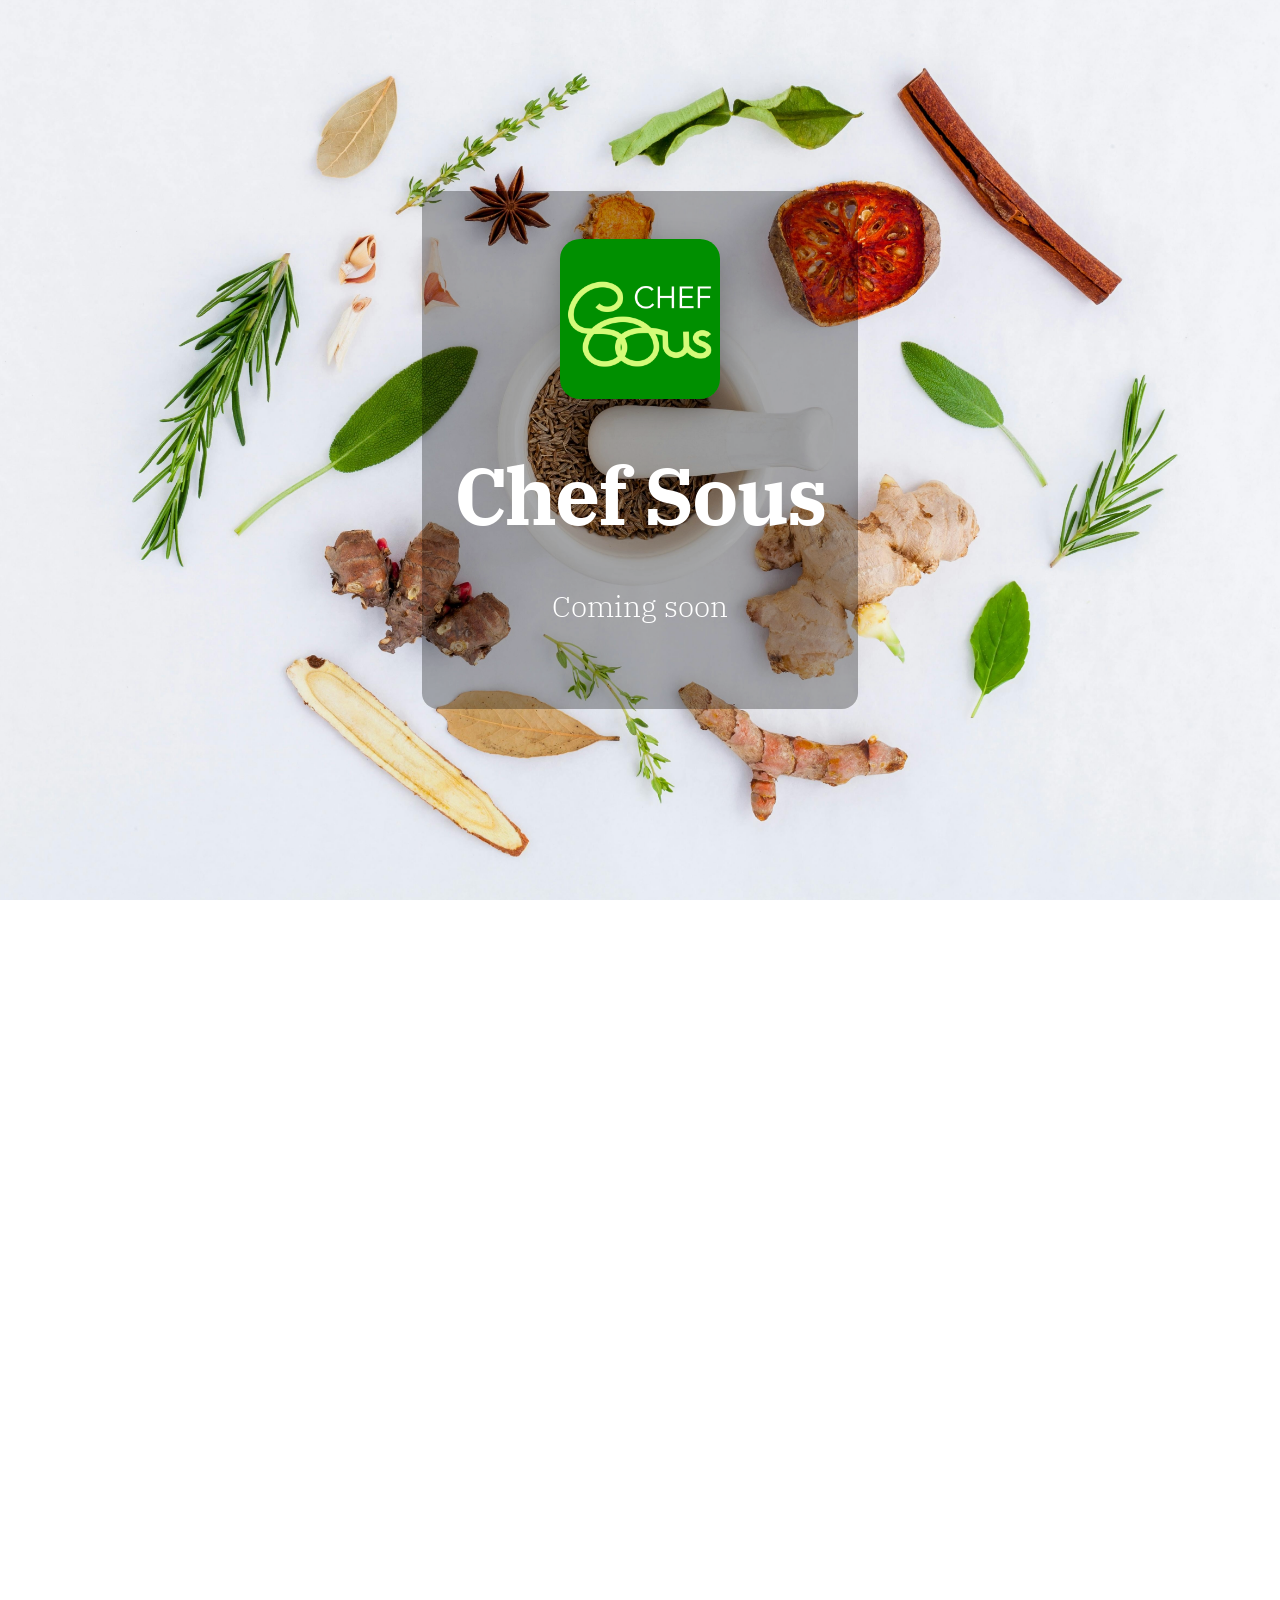
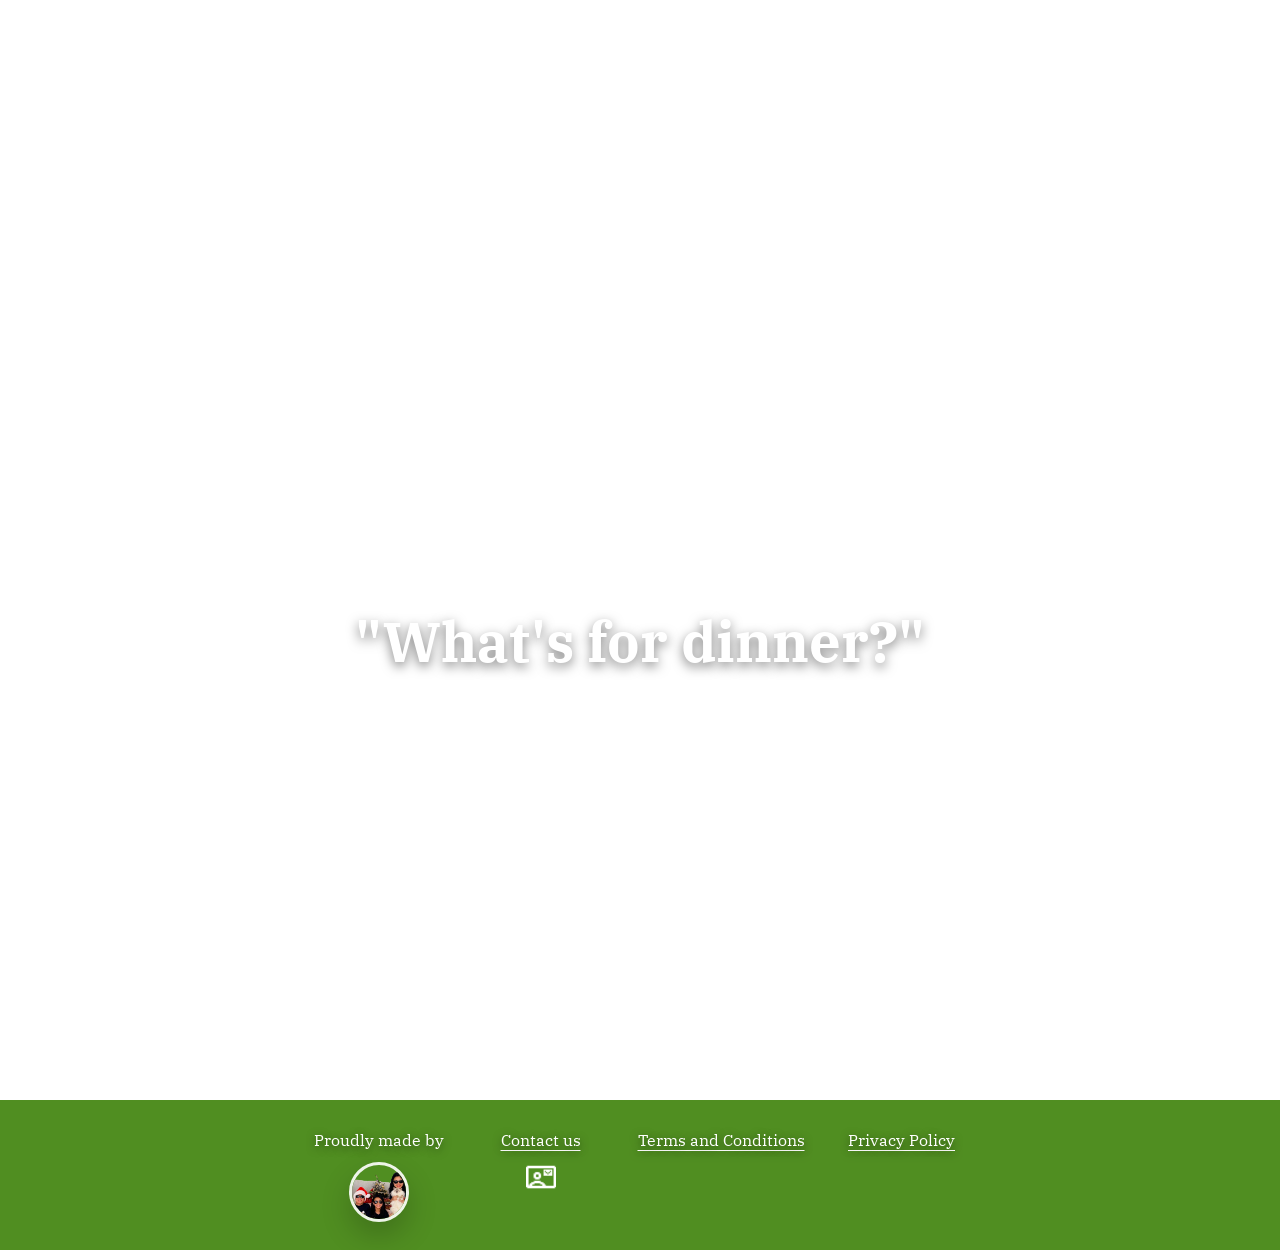
==== index.html @ 9be2993a "add privacy policy" ====
<!DOCTYPE html>
<html lang="en">
<head>
  <meta charset="UTF-8">
  <title>Chef Sous App</title>
  <meta name="viewport" content="width=device-width, initial-scale=1.0">
  <link rel="shortcut icon" href="images/sc.png" type="image/png">
  <link rel="icon" href="images/sc.png" type="image/png">
  <link rel="stylesheet" href="style.css">
  <link href="https://unpkg.com/aos@2.3.4/dist/aos.css" rel="stylesheet">
</head>

<body>
<script>
  const CONFIG = {
    comingSoon: true // set to false to enable full site
  };
</script>

<!-- HERO (Parallax) -->
<section class="parallax hero">
  <div class="content">
    <img src="images/sc.png" alt="Chef Sous Logo" class="logo">
    <h1>Chef Sous</h1>
    <p id="heroSubtitle">The joy of cooking</p>
    <p id="comingSoonText" style="display:none;">Coming soon</p>
    <a href="#" class="appstore-btn" id="downloadBtn"><img src="images/download.svg" alt="Download"></a>
  </div>
</section>

<div id="featuresSection"><!-- FEATURES -->
<section class="section features" data-aos="fade-up">
  <div class="features-content">
    <h2>Your recipes, your way</h2>
    <p>Plan meals, manage recipes, and cook smiling.</p>
  </div>

  <img src="images/pretzel.png" alt="" class="features-bg-image">
</section>
</div>

<!-- PARALLAX BREAK -->
<section class="parallax mid"></section>

<div id="carouselSection"><!-- SCREENSHOT CAROUSEL -->
<section class="section" data-aos="fade-up">
  <h2>at your fingertips</h2>

  <div class="carousel">
    <button class="nav prev">&#10094;</button>

    <div class="carousel-track">
      <div class="phone">
        <img src="images/app-previews/preview1.png" alt="App preview 1">
      </div>
      <div class="phone">
        <img src="images/app-previews/preview2.png" alt="App preview 2">
      </div>
      <div class="phone">
        <img src="images/app-previews/preview3.png" alt="App preview 3">
      </div>
      <div class="phone">
        <img src="images/app-previews/preview4.png" alt="App preview 4">
      </div>
    </div>

    <button class="nav next">&#10095;</button>
  </div>
</section>
</div>

<!-- CTA -->
<section class="parallax footer">
  <div class="content">
    <h2>"What's for dinner?"</h2>
    <a href="#" class="appstore-btn" id="downloadBtnFooter"><img src="images/download.svg" alt="Download"></a>
  </div>
</section>

<section class="madeby-section">
  <div class="madeby-note">
    <div class="madeby-item">
      <p>Proudly made by</p>
      <img src="images/family.png" alt="Australian family" class="madeby-img">
    </div>
    <div class="madeby-item">
      <a href="mailto:contact@chefsous.app" class="footer-link">Contact us<img src="images/contact.png" alt="Email" class="email-icon"></a>
    </div>
    <div class="madeby-item">
      <a href="terms.html" class="footer-link">Terms and Conditions</a>
    </div>
    <div class="madeby-item">
      <a href="privacy.html" class="footer-link">Privacy Policy</a>
    </div>
  </div>
</section>

<script src="script.js"></script>

<script src="https://unpkg.com/aos@2.3.4/dist/aos.js"></script>
<script>
  AOS.init({
    duration: 900,
    easing: 'ease-in-out',
    once: false,
    mirror: true
  });
</script>

<script>
  if (CONFIG.comingSoon) {
    // Hide download buttons
    document.getElementById("downloadBtn")?.style.setProperty("display", "none");
    document.getElementById("downloadBtnFooter")?.style.setProperty("display", "none");

    // Hide sections
    document.getElementById("featuresSection")?.style.setProperty("display", "none");
    document.getElementById("carouselSection")?.style.setProperty("display", "none");

    // Show "Coming Soon"
    document.getElementById("heroSubtitle")?.style.setProperty("display", "none");
    document.getElementById("comingSoonText")?.style.setProperty("display", "block");
  }
</script>

</body>
</html>
---- style.css ----
@font-face {
  font-family: 'IBM Plex Serif';
  src: url('fonts/IBMPlexSerif-Regular.ttf') format('truetype');
  font-weight: 400;
}

@font-face {
  font-family: 'IBM Plex Serif';
  src: url('fonts/IBMPlexSerif-Bold.ttf') format('truetype');
  font-weight: 700;
}

@font-face {
  font-family: 'IBM Plex Serif';
  src: url('fonts/IBMPlexSerif-Light.ttf') format('truetype');
  font-weight: 300;
}

@font-face {
  font-family: 'IBM Plex Serif';
  src: url('fonts/IBMPlexSerif-SemiBold.ttf') format('truetype');
  font-weight: 600;
}

* {
  margin: 0;
  padding: 0;
  box-sizing: border-box;
  font-family: 'IBM Plex Serif', serif;
}

body {
  color: #333;
  line-height: 1.6;
}

/* PARALLAX */
.parallax {
  height: 100vh;
  background-attachment: fixed;
  background-size: cover;
  background-position: center;
  display: flex;
  align-items: center;
  justify-content: center;
}

.hero {
  background-image: url('images/spices.jpg');
}

.mid {
  background-image: 
    url('images/sc-overlay.png'),
    url('images/pretzels.jpg');
  background-size: 35% auto, cover;
  background-position: 25% 0%, center;
  background-repeat: no-repeat, no-repeat;
}

.footer {
  background-image: url('images/baking.jpg');
  flex-direction: column;
  gap: 1.5rem;
}

.footer .content {
  background: transparent;
  border: none;
  box-shadow: none;
}

.footer .content::after {
  display: none;
}

/* CONTENT */
.content {
  text-align: center;
  color: white;
  background: rgba(0,0,0,0.3);
  padding: 3rem 2rem;
  border-radius: 16px;
  max-width: 1000px;
}

.content h1 {
  font-size: 5rem;
  font-weight: 700;
  margin-bottom: 1.5rem;
  letter-spacing: -2px;
}

.content h2 {
  font-size: 3.5rem;
  font-weight: 700;
  margin-bottom: 1rem;
  text-shadow: 0 4px 12px rgba(0,0,0,0.5);
}

.content p {
  font-size: 1.8rem;
  font-weight: 300;
  margin-bottom: 2rem;
}

.content .logo {
  width: 160px;
  height: 160px;
  margin-bottom: 2rem;
  display: block;
  margin-left: auto;
  margin-right: auto;
  border-radius: 20px;
  box-shadow: 0 10px 30px rgba(0, 0, 0, 0.3);
}

.features {
  position: relative;
  overflow: hidden;
}

.features-bg-image {
  position: absolute;
  right: -50px;           /* push it off to the right */
  top: 50%;
  transform: translateY(-50%) rotate(20deg);
  width: 500px;           /* adjust size as needed */
  pointer-events: none;   /* ignore clicks */
}

.features-content {
  position: relative;
  z-index: 1;
}

/* SECTION */
.section {
  padding: 100px 20px;
  text-align: center;
  background: #f5f5f5;
}

.section h2 {
  font-size: 3.5rem;
  font-weight: 700;
  margin-bottom: 1rem;
}

.section > p {
  font-size: 1.3rem;
  font-weight: 300;
  color: #666;
}

/* BUTTON */
.appstore-btn {
  display: inline-block;
  margin-top: 20px;
  padding: 10px 10px;
  color: white;
  text-decoration: none;
  border-radius: 12px;
  transition: all 0.3s ease;
  cursor: pointer;
}

.appstore-btn img {
  width: 200px;
  height: auto;
  display: block;
  pointer-events: none;
}

.appstore-btn:hover {
  transform: scale(1.1);
  filter: brightness(1.2);
}

/* CAROUSEL */
.carousel {
  position: relative;
  overflow: hidden;
  width: min(100%, 780px);
  margin: auto;
  padding: 12px 0;
  background: transparent;
}

.carousel-track {
  display: flex;
  gap: 18px;
  align-items: center;
  width: max-content;
  transition: transform 0.4s ease;
  will-change: transform;
  transform: translateZ(0);
}

.phone {
  flex: 0 0 240px;
  width: 240px;
  height: 520px;
  background: black;
  border: 1px solid rgba(0,0,0,0.06);
  border-radius: 34px;
  padding: 5px;
  margin: 0;
  position: relative;
  /* box-shadow: 0 12px 28px rgba(0,0,0,0.08); */
  display: flex;
  align-items: center;
  justify-content: center;
  overflow: hidden;
}

.phone img {
  width: 100%;
  height: 100%;
  object-fit: cover;
  border-radius: 30px;
  display: block;
}

.nav {
  position: absolute;
  top: 50%;
  transform: translateY(-50%);
  width: 46px;
  height: 46px;
  border-radius: 50%;
  background: rgba(255,255,255,0.95);
  color: #222;
  border: 1px solid rgba(0,0,0,0.08);
  /* box-shadow: 0 12px 28px rgba(0,0,0,0.14); */
  font-size: 1.5rem;
  display: flex;
  align-items: center;
  justify-content: center;
  cursor: pointer;
  transition: transform 0.2s ease, background 0.2s ease;
}

.nav:hover {
  transform: translateY(-50%) scale(1.05);
  background: white;
}

.nav:focus {
  outline: none;
  box-shadow: 0 0 0 2px rgba(255,255,255,0.65);
}

.prev { left: 4px; }
.next { right: 4px; }

.madeby-section {
  background: #508e21;
  padding: 28px 20px;
}

.madeby-note {
  display: flex;
  flex-direction: row;
  align-items: flex-start;
  justify-content: center;
  gap: 32px;
  flex-wrap: wrap;
}

.madeby-note p {
  margin: 0;
  color: white !important;
  text-shadow: 0 2px 8px rgba(0,0,0,0.5);
  font-size: 1rem;
}

.madeby-item {
  min-width: 130px;
  text-align: center;
  display: flex;
  flex-direction: column;
  align-items: center;
  gap: 8px;
}

.footer-link {
  min-height: 88px;
  display: flex;
  flex-direction: column;
  align-items: center;
  justify-content: flex-start;
  gap: 8px;
  color: white;
  text-decoration: underline;
  text-underline-offset: 4px;
  text-shadow: 0 2px 8px rgba(0,0,0,0.5);
  font-size: 1rem;
}

.email-icon {
  width: 30px;
  height: 30px;
  object-fit: contain;
}

.madeby-img {
  width: 60px;
  height: 60px;
  object-fit: cover;
  border-radius: 50%;
  box-shadow: 0 14px 30px rgba(0,0,0,0.2);
  border: 3px solid rgba(255,255,255,0.9);
}

.terms-page {
  min-height: 100vh;
  background: #f7f3ec;
  color: #2f2a24;
}

.terms-header {
  padding: 24px;
}

.terms-brand {
  display: inline-flex;
  align-items: center;
  gap: 12px;
  color: #2f2a24;
  text-decoration: none;
  font-size: 1.15rem;
  font-weight: 700;
}

.terms-brand img {
  width: 44px;
  height: 44px;
  border-radius: 10px;
  box-shadow: 0 8px 18px rgba(0,0,0,0.12);
}

.terms-main {
  width: min(100% - 40px, 920px);
  margin: 0 auto;
  padding: 28px 0 80px;
}

.terms-hero {
  margin-bottom: 40px;
  padding-bottom: 28px;
  border-bottom: 1px solid rgba(47,42,36,0.16);
}

.terms-kicker {
  margin-bottom: 8px;
  color: #7a4d2f;
  font-size: 0.95rem;
  font-weight: 700;
  text-transform: uppercase;
  letter-spacing: 0.08em;
}

.terms-hero h1 {
  font-size: clamp(2.4rem, 7vw, 4.75rem);
  line-height: 1.04;
  margin-bottom: 14px;
}

.terms-hero p:last-child {
  color: #665c52;
  font-size: 1.1rem;
}

.terms-content {
  font-size: 1.05rem;
}

.terms-content h2 {
  margin: 36px 0 10px;
  font-size: clamp(1.35rem, 3vw, 1.8rem);
  line-height: 1.25;
}

.terms-content p,
.terms-content li {
  color: #4d463f;
}

.terms-content p {
  margin-bottom: 16px;
}

.terms-content ul {
  margin: 0 0 18px 1.3rem;
}

.terms-content li {
  margin-bottom: 10px;
  padding-left: 4px;
}

.terms-content a {
  color: #7a4d2f;
  font-weight: 700;
}

@media (max-width: 640px) {
  .terms-header {
    padding: 18px 20px;
  }

  .terms-main {
    width: min(100% - 32px, 920px);
    padding-top: 18px;
  }
}
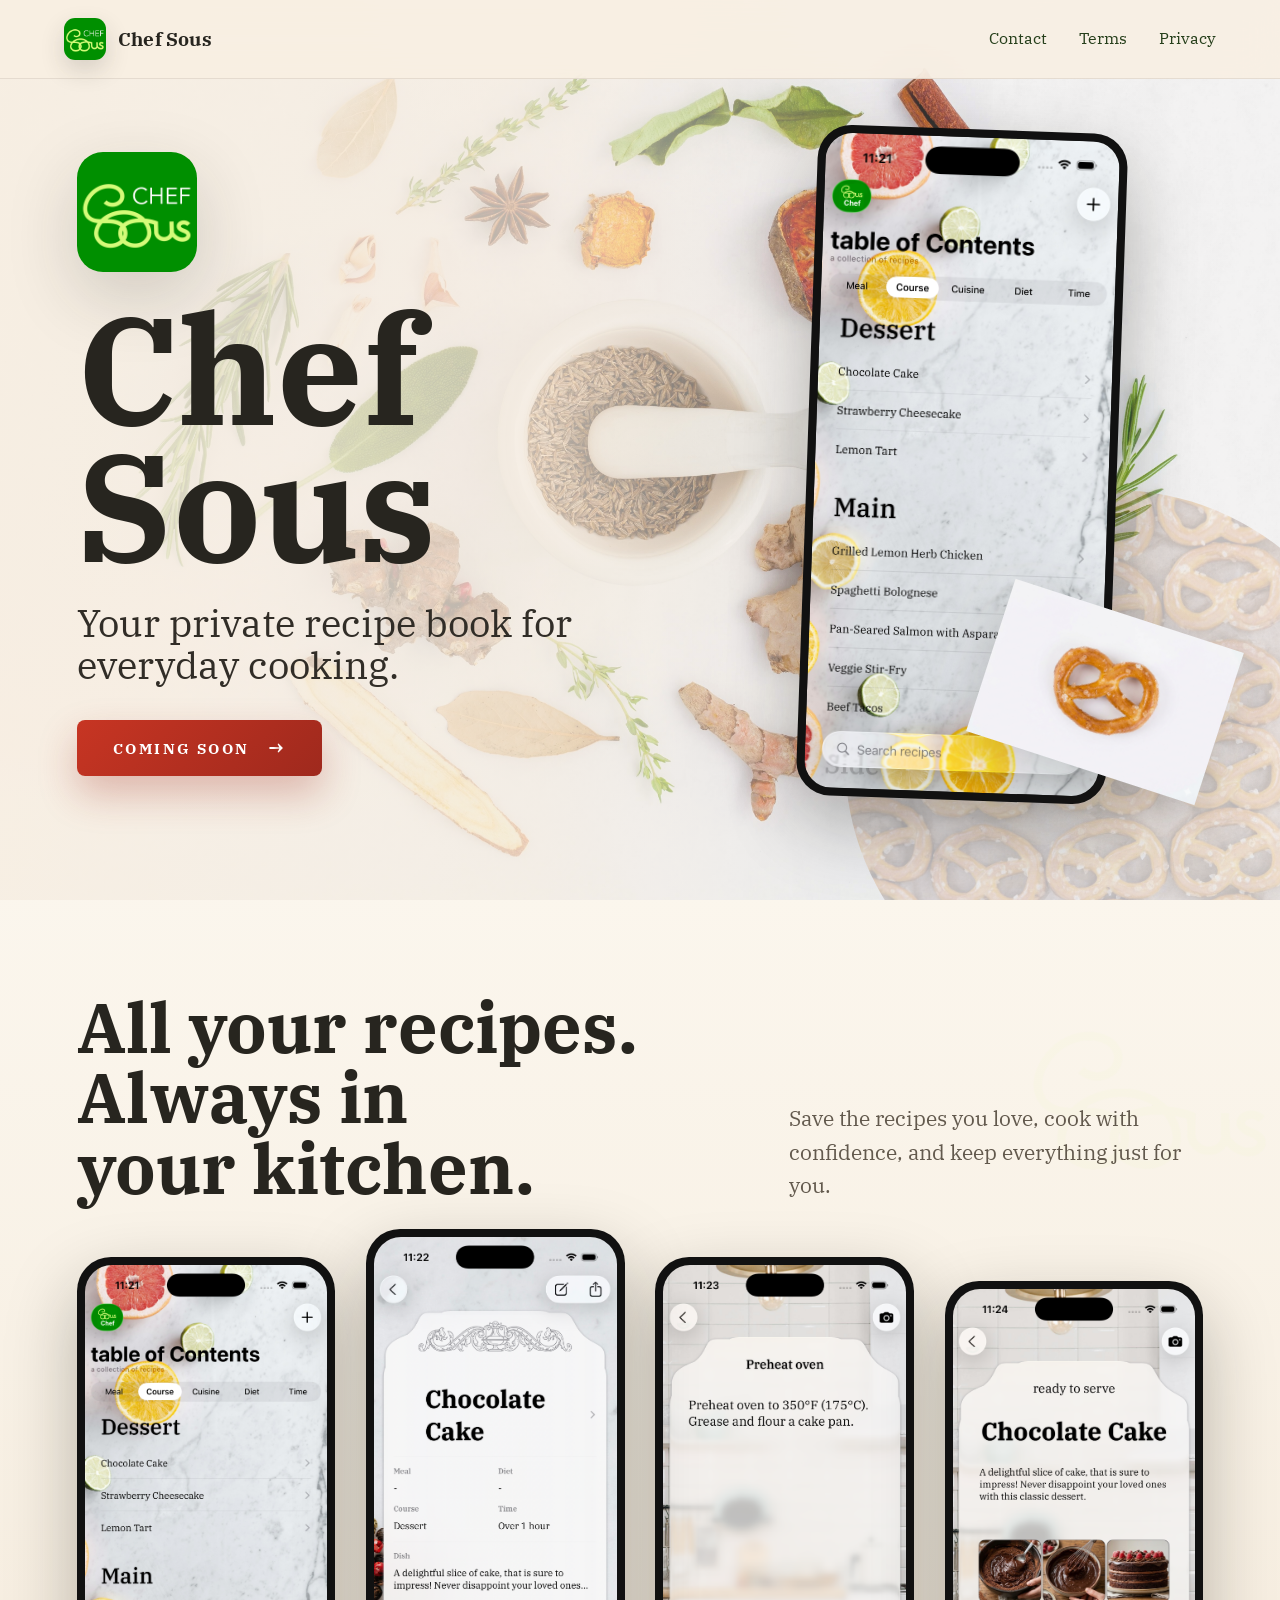
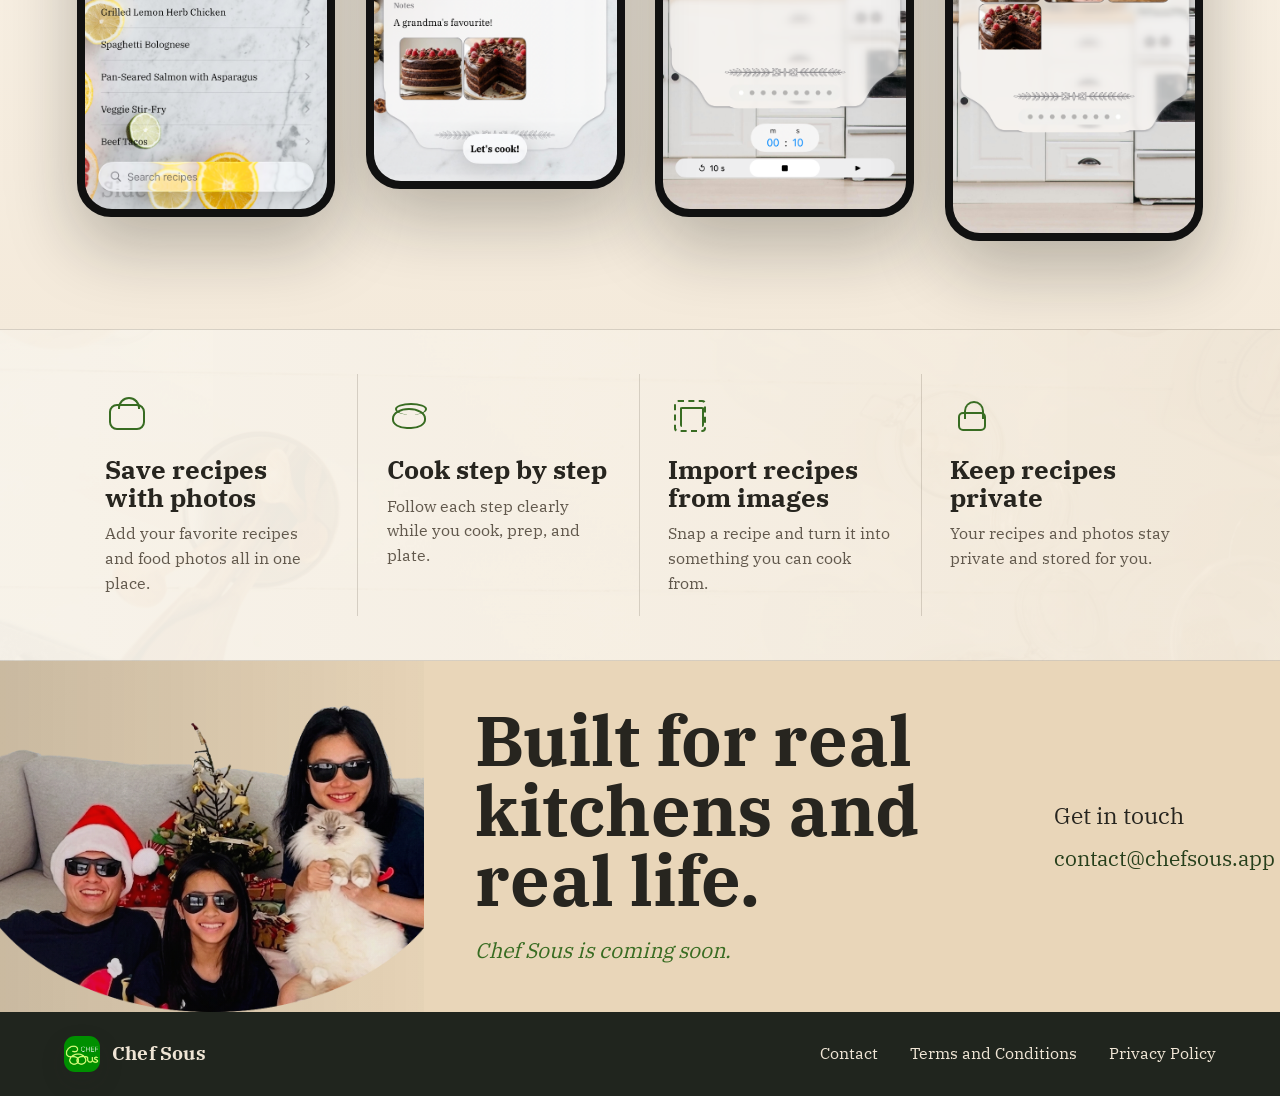
==== commit 2672868c: "redesign homepage" ====
--- a/index.html
+++ b/index.html
@@ -7,121 +7,110 @@
   <link rel="shortcut icon" href="images/sc.png" type="image/png">
   <link rel="icon" href="images/sc.png" type="image/png">
   <link rel="stylesheet" href="style.css">
-  <link href="https://unpkg.com/aos@2.3.4/dist/aos.css" rel="stylesheet">
 </head>
 
-<body>
-<script>
-  const CONFIG = {
-    comingSoon: true // set to false to enable full site
-  };
-</script>
+<body class="home-page">
+  <header class="site-header" aria-label="Chef Sous navigation">
+    <a href="index.html" class="brand-mark" aria-label="Chef Sous home">
+      <img src="images/sc.png" alt="Chef Sous Logo">
+      <span>Chef Sous</span>
+    </a>
+    <nav class="site-nav" aria-label="Footer pages">
+      <a href="mailto:contact@chefsous.app">Contact</a>
+      <a href="terms.html">Terms</a>
+      <a href="privacy.html">Privacy</a>
+    </nav>
+  </header>
 
-<!-- HERO (Parallax) -->
-<section class="parallax hero">
-  <div class="content">
-    <img src="images/sc.png" alt="Chef Sous Logo" class="logo">
-    <h1>Chef Sous</h1>
-    <p id="heroSubtitle">The joy of cooking</p>
-    <p id="comingSoonText" style="display:none;">Coming soon</p>
-    <a href="#" class="appstore-btn" id="downloadBtn"><img src="images/download.svg" alt="Download"></a>
-  </div>
-</section>
+  <main>
+    <section class="hero-section">
+      <div class="hero-copy">
+        <img src="images/sc.png" alt="" class="hero-icon">
+        <h1>Chef Sous</h1>
+        <p>Your private recipe book for everyday cooking.</p>
+        <a href="mailto:contact@chefsous.app" class="primary-cta">Coming soon</a>
+      </div>
 
-<div id="featuresSection"><!-- FEATURES -->
-<section class="section features" data-aos="fade-up">
-  <div class="features-content">
-    <h2>Your recipes, your way</h2>
-    <p>Plan meals, manage recipes, and cook smiling.</p>
-  </div>
+      <div class="hero-preview" aria-label="Chef Sous app preview">
+        <div class="phone-frame hero-phone">
+          <img src="images/app-previews/preview1.png" alt="Chef Sous recipe book preview">
+        </div>
+        <div class="hero-ingredients" aria-hidden="true">
+          <img src="images/pretzel.png" alt="">
+        </div>
+      </div>
+    </section>
 
-  <img src="images/pretzel.png" alt="" class="features-bg-image">
-</section>
-</div>
+    <section class="preview-section" aria-labelledby="preview-title">
+      <div class="section-copy">
+        <h2 id="preview-title"><span>All your recipes.</span><span>Always in <br>your kitchen.</span></h2>
+        <p>Save the recipes you love, cook with confidence, and keep everything just for you.</p>
+      </div>
 
-<!-- PARALLAX BREAK -->
-<section class="parallax mid"></section>
+      <div class="preview-rail">
+        <div class="phone-frame">
+          <img src="images/app-previews/preview1.png" alt="Saved recipes in Chef Sous">
+        </div>
+        <div class="phone-frame raised-phone">
+          <img src="images/app-previews/preview2.png" alt="Recipe detail in Chef Sous">
+        </div>
+        <div class="phone-frame">
+          <img src="images/app-previews/preview3.png" alt="Cooking steps in Chef Sous">
+        </div>
+        <div class="phone-frame lowered-phone">
+          <img src="images/app-previews/preview4.png" alt="Recipe import in Chef Sous">
+        </div>
+      </div>
+    </section>
 
-<div id="carouselSection"><!-- SCREENSHOT CAROUSEL -->
-<section class="section" data-aos="fade-up">
-  <h2>at your fingertips</h2>
+    <section class="feature-band" aria-label="Chef Sous features">
+      <article class="feature-item">
+        <span class="feature-icon" aria-hidden="true">□</span>
+        <h3>Save recipes with photos</h3>
+        <p>Add your favorite recipes and food photos all in one place.</p>
+      </article>
+      <article class="feature-item">
+        <span class="feature-icon pot-icon" aria-hidden="true">□</span>
+        <h3>Cook step by step</h3>
+        <p>Follow each step clearly while you cook, prep, and plate.</p>
+      </article>
+      <article class="feature-item">
+        <span class="feature-icon scan-icon" aria-hidden="true">□</span>
+        <h3>Import recipes from images</h3>
+        <p>Snap a recipe and turn it into something you can cook from.</p>
+      </article>
+      <article class="feature-item">
+        <span class="feature-icon lock-icon" aria-hidden="true">□</span>
+        <h3>Keep recipes private</h3>
+        <p>Your recipes and photos stay private and stored for you.</p>
+      </article>
+    </section>
 
-  <div class="carousel">
-    <button class="nav prev">&#10094;</button>
+    <section class="closing-section">
+      <div class="family-photo" aria-hidden="true"></div>
+      <div class="closing-copy">
+        <h2>Built for real kitchens and real life.</h2>
+        <p>Chef Sous is coming soon.</p>
+      </div>
+      <div class="closing-contact">
+        <p>Get in touch</p>
+        <a href="mailto:contact@chefsous.app">contact@chefsous.app</a>
+      </div>
+    </section>
+  </main>
 
-    <div class="carousel-track">
-      <div class="phone">
-        <img src="images/app-previews/preview1.png" alt="App preview 1">
-      </div>
-      <div class="phone">
-        <img src="images/app-previews/preview2.png" alt="App preview 2">
-      </div>
-      <div class="phone">
-        <img src="images/app-previews/preview3.png" alt="App preview 3">
-      </div>
-      <div class="phone">
-        <img src="images/app-previews/preview4.png" alt="App preview 4">
-      </div>
+  <footer class="site-footer">
+    <a href="index.html" class="footer-brand">
+      <img src="images/sc.png" alt="Chef Sous Logo">
+      <span>Chef Sous</span>
+    </a>
+    <div class="footer-links">
+      <a href="mailto:contact@chefsous.app">Contact</a>
+      <a href="terms.html">Terms and Conditions</a>
+      <a href="privacy.html">Privacy Policy</a>
     </div>
+  </footer>
 
-    <button class="nav next">&#10095;</button>
-  </div>
-</section>
-</div>
-
-<!-- CTA -->
-<section class="parallax footer">
-  <div class="content">
-    <h2>"What's for dinner?"</h2>
-    <a href="#" class="appstore-btn" id="downloadBtnFooter"><img src="images/download.svg" alt="Download"></a>
-  </div>
-</section>
-
-<section class="madeby-section">
-  <div class="madeby-note">
-    <div class="madeby-item">
-      <p>Proudly made by</p>
-      <img src="images/family.png" alt="Australian family" class="madeby-img">
-    </div>
-    <div class="madeby-item">
-      <a href="mailto:contact@chefsous.app" class="footer-link">Contact us<img src="images/contact.png" alt="Email" class="email-icon"></a>
-    </div>
-    <div class="madeby-item">
-      <a href="terms.html" class="footer-link">Terms and Conditions</a>
-    </div>
-    <div class="madeby-item">
-      <a href="privacy.html" class="footer-link">Privacy Policy</a>
-    </div>
-  </div>
-</section>
-
-<script src="script.js"></script>
-
-<script src="https://unpkg.com/aos@2.3.4/dist/aos.js"></script>
-<script>
-  AOS.init({
-    duration: 900,
-    easing: 'ease-in-out',
-    once: false,
-    mirror: true
-  });
-</script>
-
-<script>
-  if (CONFIG.comingSoon) {
-    // Hide download buttons
-    document.getElementById("downloadBtn")?.style.setProperty("display", "none");
-    document.getElementById("downloadBtnFooter")?.style.setProperty("display", "none");
-
-    // Hide sections
-    document.getElementById("featuresSection")?.style.setProperty("display", "none");
-    document.getElementById("carouselSection")?.style.setProperty("display", "none");
-
-    // Show "Coming Soon"
-    document.getElementById("heroSubtitle")?.style.setProperty("display", "none");
-    document.getElementById("comingSoonText")?.style.setProperty("display", "block");
-  }
-</script>
-
+  <script src="script.js"></script>
 </body>
 </html>
--- a/style.css
+++ b/style.css
@@ -22,295 +22,457 @@
   font-weight: 600;
 }
 
+:root {
+  --paper: #f4eadb;
+  --paper-light: #fbf6ed;
+  --ink: #27251f;
+  --muted: #62594d;
+  --line: rgba(67, 55, 40, 0.18);
+  --green: #386c22;
+  --green-dark: #263f1b;
+  --tomato: #c73523;
+  --tomato-dark: #9f291d;
+  --shadow: 0 24px 70px rgba(39, 37, 31, 0.18);
+}
+
 * {
+  box-sizing: border-box;
   margin: 0;
   padding: 0;
-  box-sizing: border-box;
-  font-family: 'IBM Plex Serif', serif;
+  font-family: 'IBM Plex Serif', Georgia, serif;
+}
+
+html {
+  background: var(--paper-light);
+  color: var(--ink);
 }
 
 body {
-  color: #333;
+  color: var(--ink);
   line-height: 1.6;
-}
-
-/* PARALLAX */
-.parallax {
-  height: 100vh;
-  background-attachment: fixed;
-  background-size: cover;
-  background-position: center;
+  overflow-x: hidden;
+}
+
+img {
+  max-width: 100%;
+  display: block;
+}
+
+a {
+  color: inherit;
+}
+
+.home-page {
+  min-height: 100vh;
+  background:
+    radial-gradient(circle at 12% 8%, rgba(199, 53, 35, 0.12), transparent 28%),
+    radial-gradient(circle at 92% 10%, rgba(80, 142, 33, 0.16), transparent 24%),
+    linear-gradient(180deg, #f8efe2 0%, var(--paper-light) 44%, #efe0cc 100%);
+}
+
+.site-header {
+  position: fixed;
+  inset: 0 0 auto;
+  z-index: 10;
   display: flex;
   align-items: center;
-  justify-content: center;
-}
-
-.hero {
-  background-image: url('images/spices.jpg');
-}
-
-.mid {
-  background-image: 
-    url('images/sc-overlay.png'),
-    url('images/pretzels.jpg');
-  background-size: 35% auto, cover;
-  background-position: 25% 0%, center;
-  background-repeat: no-repeat, no-repeat;
-}
-
-.footer {
-  background-image: url('images/baking.jpg');
-  flex-direction: column;
-  gap: 1.5rem;
-}
-
-.footer .content {
-  background: transparent;
-  border: none;
-  box-shadow: none;
-}
-
-.footer .content::after {
-  display: none;
-}
-
-/* CONTENT */
-.content {
-  text-align: center;
-  color: white;
-  background: rgba(0,0,0,0.3);
-  padding: 3rem 2rem;
-  border-radius: 16px;
-  max-width: 1000px;
-}
-
-.content h1 {
-  font-size: 5rem;
+  justify-content: space-between;
+  gap: 24px;
+  padding: 18px clamp(20px, 5vw, 72px);
+  background: rgba(248, 239, 226, 0.86);
+  border-bottom: 1px solid rgba(67, 55, 40, 0.1);
+  backdrop-filter: blur(18px);
+}
+
+.brand-mark,
+.footer-brand {
+  display: inline-flex;
+  align-items: center;
+  gap: 12px;
+  text-decoration: none;
+  font-size: 1.2rem;
   font-weight: 700;
-  margin-bottom: 1.5rem;
-  letter-spacing: -2px;
-}
-
-.content h2 {
-  font-size: 3.5rem;
-  font-weight: 700;
-  margin-bottom: 1rem;
-  text-shadow: 0 4px 12px rgba(0,0,0,0.5);
-}
-
-.content p {
-  font-size: 1.8rem;
-  font-weight: 300;
-  margin-bottom: 2rem;
-}
-
-.content .logo {
-  width: 160px;
-  height: 160px;
-  margin-bottom: 2rem;
-  display: block;
-  margin-left: auto;
-  margin-right: auto;
-  border-radius: 20px;
-  box-shadow: 0 10px 30px rgba(0, 0, 0, 0.3);
-}
-
-.features {
+  letter-spacing: 0.01em;
+}
+
+.brand-mark img,
+.footer-brand img {
+  width: 42px;
+  height: 42px;
+  border-radius: 11px;
+  box-shadow: 0 10px 24px rgba(39, 37, 31, 0.16);
+}
+
+.site-nav,
+.footer-links {
+  display: flex;
+  align-items: center;
+  gap: clamp(16px, 3vw, 32px);
+  font-size: 0.98rem;
+}
+
+.site-nav a,
+.footer-links a {
+  color: var(--green-dark);
+  text-decoration: none;
+}
+
+.site-nav a:hover,
+.footer-links a:hover {
+  text-decoration: underline;
+  text-underline-offset: 5px;
+}
+
+.hero-section {
+  min-height: 100svh;
+  display: grid;
+  grid-template-columns: minmax(0, 0.92fr) minmax(320px, 0.78fr);
+  align-items: center;
+  gap: clamp(32px, 6vw, 92px);
+  padding: 116px clamp(20px, 6vw, 96px) 88px;
   position: relative;
   overflow: hidden;
 }
 
-.features-bg-image {
+.hero-section::before {
+  content: "";
   position: absolute;
-  right: -50px;           /* push it off to the right */
-  top: 50%;
-  transform: translateY(-50%) rotate(20deg);
-  width: 500px;           /* adjust size as needed */
-  pointer-events: none;   /* ignore clicks */
-}
-
-.features-content {
+  inset: 0;
+  background:
+    linear-gradient(90deg, rgba(248, 239, 226, 0.92) 0%, rgba(248, 239, 226, 0.74) 42%, rgba(248, 239, 226, 0.18) 72%),
+    url('images/spices.jpg') center / cover;
+  opacity: 0.96;
+}
+
+.hero-section::after {
+  content: "";
+  position: absolute;
+  inset: auto -8vw -10vw auto;
+  width: min(42vw, 560px);
+  aspect-ratio: 1;
+  background: url('images/pretzels.jpg') center / cover;
+  border-radius: 50%;
+  opacity: 0.22;
+  filter: saturate(0.9);
+}
+
+.hero-copy,
+.hero-preview {
   position: relative;
   z-index: 1;
-}
-
-/* SECTION */
-.section {
-  padding: 100px 20px;
-  text-align: center;
-  background: #f5f5f5;
-}
-
-.section h2 {
-  font-size: 3.5rem;
+  min-width: 0;
+}
+
+.hero-icon {
+  width: 120px;
+  height: 120px;
+  border-radius: 26px;
+  box-shadow: var(--shadow);
+  margin-bottom: 28px;
+}
+
+.hero-copy h1 {
+  max-width: 760px;
+  font-size: clamp(4.6rem, 12vw, 9.5rem);
+  line-height: 0.9;
   font-weight: 700;
-  margin-bottom: 1rem;
-}
-
-.section > p {
-  font-size: 1.3rem;
-  font-weight: 300;
-  color: #666;
-}
-
-/* BUTTON */
-.appstore-btn {
-  display: inline-block;
-  margin-top: 20px;
-  padding: 10px 10px;
-  color: white;
-  text-decoration: none;
-  border-radius: 12px;
-  transition: all 0.3s ease;
-  cursor: pointer;
-}
-
-.appstore-btn img {
-  width: 200px;
-  height: auto;
-  display: block;
-  pointer-events: none;
-}
-
-.appstore-btn:hover {
-  transform: scale(1.1);
-  filter: brightness(1.2);
-}
-
-/* CAROUSEL */
-.carousel {
-  position: relative;
-  overflow: hidden;
-  width: min(100%, 780px);
-  margin: auto;
-  padding: 12px 0;
-  background: transparent;
-}
-
-.carousel-track {
-  display: flex;
-  gap: 18px;
-  align-items: center;
-  width: max-content;
-  transition: transform 0.4s ease;
-  will-change: transform;
-  transform: translateZ(0);
-}
-
-.phone {
-  flex: 0 0 240px;
-  width: 240px;
-  height: 520px;
-  background: black;
-  border: 1px solid rgba(0,0,0,0.06);
-  border-radius: 34px;
-  padding: 5px;
-  margin: 0;
-  position: relative;
-  /* box-shadow: 0 12px 28px rgba(0,0,0,0.08); */
-  display: flex;
+  letter-spacing: 0;
+}
+
+.hero-copy p {
+  max-width: 560px;
+  margin: 28px 0 34px;
+  color: #312d27;
+  font-size: clamp(1.55rem, 3vw, 2.35rem);
+  line-height: 1.12;
+}
+
+.primary-cta {
+  display: inline-flex;
   align-items: center;
   justify-content: center;
+  min-height: 56px;
+  padding: 0 36px;
+  color: white;
+  background: linear-gradient(135deg, var(--tomato), var(--tomato-dark));
+  border-radius: 8px;
+  box-shadow: 0 18px 38px rgba(159, 41, 29, 0.28);
+  text-decoration: none;
+  text-transform: uppercase;
+  letter-spacing: 0.16em;
+  font-size: 0.96rem;
+  font-weight: 700;
+}
+
+.primary-cta::after {
+  content: "→";
+  margin-left: 18px;
+  font-size: 1.2rem;
+  line-height: 1;
+}
+
+.hero-preview {
+  display: grid;
+  place-items: center;
+}
+
+.phone-frame {
+  width: min(100%, 238px);
+  aspect-ratio: 0.462;
+  padding: 8px;
+  background: #111;
+  border-radius: 34px;
+  box-shadow: 0 28px 70px rgba(23, 20, 16, 0.28);
   overflow: hidden;
 }
 
-.phone img {
+.phone-frame img {
   width: 100%;
   height: 100%;
   object-fit: cover;
-  border-radius: 30px;
+  border-radius: 27px;
+}
+
+.hero-phone {
+  width: min(56vw, 310px);
+  transform: rotate(2deg);
+}
+
+.hero-ingredients {
+  position: absolute;
+  right: -22px;
+  bottom: 28px;
+  width: min(32vw, 240px);
+  transform: rotate(18deg);
+  filter: drop-shadow(0 18px 30px rgba(39, 37, 31, 0.22));
+}
+
+.preview-section {
+  padding: 92px clamp(20px, 6vw, 96px) 112px;
+  background:
+    linear-gradient(180deg, rgba(251, 246, 237, 0.96), rgba(244, 234, 219, 0.94)),
+    url('images/sc-overlay.png') 100% 8% / 260px auto no-repeat;
+  overflow: hidden;
+}
+
+.section-copy {
+  display: grid;
+  grid-template-columns: minmax(0, 0.82fr) minmax(260px, 0.5fr);
+  align-items: end;
+  gap: 32px;
+  max-width: 1180px;
+  margin: 0 auto 54px;
+  min-width: 0;
+}
+
+.section-copy h2,
+.closing-copy h2 {
+  font-size: clamp(2.4rem, 5.5vw, 5.2rem);
+  line-height: 1;
+  letter-spacing: 0;
+  overflow-wrap: break-word;
+}
+
+.section-copy h2 span {
   display: block;
 }
 
-.nav {
+.section-copy p,
+.closing-copy p,
+.closing-contact {
+  color: var(--muted);
+  font-size: clamp(1.08rem, 1.8vw, 1.32rem);
+}
+
+.preview-rail {
+  max-width: 1180px;
+  margin: 0 auto;
+  display: grid;
+  grid-template-columns: repeat(4, minmax(150px, 1fr));
+  align-items: center;
+  gap: clamp(14px, 2.4vw, 34px);
+}
+
+.preview-rail .phone-frame {
+  width: 100%;
+}
+
+.raised-phone {
+  transform: translateY(-28px);
+}
+
+.lowered-phone {
+  transform: translateY(24px);
+}
+
+.feature-band {
+  display: grid;
+  grid-template-columns: repeat(4, 1fr);
+  gap: 0;
+  padding: 44px clamp(20px, 6vw, 96px);
+  background:
+    linear-gradient(90deg, rgba(251, 246, 237, 0.95), rgba(244, 234, 219, 0.96)),
+    url('images/baking.jpg') center / cover;
+  border-top: 1px solid var(--line);
+  border-bottom: 1px solid var(--line);
+}
+
+.feature-item {
+  min-height: 190px;
+  padding: 20px clamp(18px, 2.2vw, 34px);
+  border-right: 1px solid var(--line);
+}
+
+.feature-item:last-child {
+  border-right: 0;
+}
+
+.feature-icon {
+  position: relative;
+  display: block;
+  width: 44px;
+  height: 44px;
+  margin-bottom: 18px;
+  color: transparent;
+}
+
+.feature-icon::before,
+.feature-icon::after {
+  content: "";
   position: absolute;
-  top: 50%;
-  transform: translateY(-50%);
-  width: 46px;
-  height: 46px;
+  border: 2px solid var(--green);
+}
+
+.feature-icon::before {
+  inset: 10px 4px 8px;
+  border-radius: 8px;
+}
+
+.feature-icon::after {
+  width: 18px;
+  height: 10px;
+  left: 13px;
+  top: 3px;
+  border-bottom: 0;
+  border-radius: 12px 12px 0 0;
+}
+
+.pot-icon::before {
+  inset: 14px 5px 9px;
+  border-radius: 50% 50% 44% 44%;
+}
+
+.pot-icon::after {
+  width: 28px;
+  height: 10px;
+  left: 8px;
+  top: 9px;
   border-radius: 50%;
-  background: rgba(255,255,255,0.95);
-  color: #222;
-  border: 1px solid rgba(0,0,0,0.08);
-  /* box-shadow: 0 12px 28px rgba(0,0,0,0.14); */
-  font-size: 1.5rem;
+}
+
+.scan-icon::before {
+  inset: 6px;
+  border-style: dashed;
+  border-radius: 4px;
+}
+
+.scan-icon::after {
+  width: 20px;
+  height: 18px;
+  left: 12px;
+  top: 13px;
+  border-radius: 2px;
+}
+
+.lock-icon::before {
+  inset: 18px 8px 7px;
+  border-radius: 5px;
+}
+
+.lock-icon::after {
+  width: 16px;
+  height: 16px;
+  left: 14px;
+  top: 7px;
+  border-bottom: 0;
+  border-radius: 12px 12px 0 0;
+}
+
+.feature-item h3 {
+  max-width: 230px;
+  margin-bottom: 10px;
+  font-size: clamp(1.35rem, 2vw, 1.75rem);
+  line-height: 1.08;
+}
+
+.feature-item p {
+  max-width: 260px;
+  color: var(--muted);
+  font-size: 1rem;
+  line-height: 1.55;
+}
+
+.closing-section {
+  display: grid;
+  grid-template-columns: minmax(240px, 0.55fr) minmax(260px, 0.75fr) minmax(220px, 0.36fr);
+  min-height: 310px;
+  background: #e9d6b9;
+}
+
+.family-photo {
+  min-height: 310px;
+  background:
+    linear-gradient(90deg, rgba(39, 37, 31, 0.16), rgba(39, 37, 31, 0.02)),
+    url('images/family.png') center / cover;
+}
+
+.closing-copy,
+.closing-contact {
+  display: flex;
+  flex-direction: column;
+  justify-content: center;
+  padding: 44px clamp(24px, 4vw, 72px);
+}
+
+.closing-copy p {
+  margin-top: 18px;
+  color: var(--green);
+  font-style: italic;
+}
+
+.closing-contact p {
+  margin-bottom: 8px;
+  color: var(--ink);
+  font-size: 1.45rem;
+}
+
+.closing-contact a {
+  color: var(--green-dark);
+  text-decoration: none;
+}
+
+.closing-contact a:hover {
+  text-decoration: underline;
+  text-underline-offset: 5px;
+}
+
+.site-footer {
   display: flex;
   align-items: center;
-  justify-content: center;
-  cursor: pointer;
-  transition: transform 0.2s ease, background 0.2s ease;
-}
-
-.nav:hover {
-  transform: translateY(-50%) scale(1.05);
-  background: white;
-}
-
-.nav:focus {
-  outline: none;
-  box-shadow: 0 0 0 2px rgba(255,255,255,0.65);
-}
-
-.prev { left: 4px; }
-.next { right: 4px; }
-
-.madeby-section {
-  background: #508e21;
-  padding: 28px 20px;
-}
-
-.madeby-note {
-  display: flex;
-  flex-direction: row;
-  align-items: flex-start;
-  justify-content: center;
-  gap: 32px;
-  flex-wrap: wrap;
-}
-
-.madeby-note p {
-  margin: 0;
-  color: white !important;
-  text-shadow: 0 2px 8px rgba(0,0,0,0.5);
-  font-size: 1rem;
-}
-
-.madeby-item {
-  min-width: 130px;
-  text-align: center;
-  display: flex;
-  flex-direction: column;
-  align-items: center;
-  gap: 8px;
-}
-
-.footer-link {
-  min-height: 88px;
-  display: flex;
-  flex-direction: column;
-  align-items: center;
-  justify-content: flex-start;
-  gap: 8px;
-  color: white;
-  text-decoration: underline;
-  text-underline-offset: 4px;
-  text-shadow: 0 2px 8px rgba(0,0,0,0.5);
-  font-size: 1rem;
-}
-
-.email-icon {
-  width: 30px;
-  height: 30px;
-  object-fit: contain;
-}
-
-.madeby-img {
-  width: 60px;
-  height: 60px;
-  object-fit: cover;
-  border-radius: 50%;
-  box-shadow: 0 14px 30px rgba(0,0,0,0.2);
-  border: 3px solid rgba(255,255,255,0.9);
+  justify-content: space-between;
+  gap: 24px;
+  padding: 24px clamp(20px, 5vw, 72px);
+  color: #efe5d5;
+  background: #20251e;
+}
+
+.footer-brand img {
+  width: 36px;
+  height: 36px;
+}
+
+.footer-links a {
+  color: #efe5d5;
 }
 
 .terms-page {
@@ -405,7 +567,162 @@
   font-weight: 700;
 }
 
+@media (max-width: 980px) {
+  .hero-section,
+  .section-copy,
+  .closing-section {
+    grid-template-columns: 1fr;
+  }
+
+  .hero-section {
+    padding-top: 112px;
+  }
+
+  .hero-section::before {
+    background:
+      linear-gradient(180deg, rgba(248, 239, 226, 0.96) 0%, rgba(248, 239, 226, 0.72) 72%, rgba(248, 239, 226, 0.52) 100%),
+      url('images/spices.jpg') center / cover;
+  }
+
+  .hero-copy {
+    max-width: 760px;
+  }
+
+  .hero-preview {
+    justify-content: start;
+  }
+
+  .preview-rail,
+  .feature-band {
+    grid-template-columns: repeat(2, 1fr);
+  }
+
+  .feature-item:nth-child(2) {
+    border-right: 0;
+  }
+
+  .feature-item:nth-child(-n + 2) {
+    border-bottom: 1px solid var(--line);
+  }
+
+  .closing-contact {
+    padding-top: 0;
+  }
+}
+
 @media (max-width: 640px) {
+  .site-header {
+    position: static;
+    align-items: flex-start;
+    padding: 18px 20px;
+  }
+
+  .site-nav {
+    display: none;
+  }
+
+  .hero-section {
+    min-height: auto;
+    padding: 54px 20px 70px;
+  }
+
+  .hero-icon {
+    width: 86px;
+    height: 86px;
+    border-radius: 20px;
+  }
+
+  .hero-copy h1 {
+    font-size: clamp(4rem, 24vw, 6rem);
+  }
+
+  .hero-copy p {
+    font-size: 1.55rem;
+    max-width: 20ch;
+  }
+
+  .primary-cta {
+    width: 100%;
+  }
+
+  .hero-phone {
+    width: min(78vw, 290px);
+  }
+
+  .hero-ingredients {
+    width: 42vw;
+  }
+
+  .preview-section {
+    padding: 68px 20px 78px;
+  }
+
+  .section-copy {
+    margin-bottom: 34px;
+  }
+
+  .section-copy h2 {
+    font-size: 2.35rem;
+  }
+
+  .section-copy p {
+    max-width: 27ch;
+  }
+
+  .preview-rail {
+    grid-template-columns: repeat(2, minmax(0, 1fr));
+    gap: 14px;
+  }
+
+  .raised-phone,
+  .lowered-phone {
+    transform: none;
+  }
+
+  .phone-frame {
+    border-radius: 24px;
+    padding: 6px;
+  }
+
+  .phone-frame img {
+    border-radius: 19px;
+  }
+
+  .feature-band {
+    grid-template-columns: 1fr;
+    padding: 24px 20px;
+  }
+
+  .feature-item,
+  .feature-item:nth-child(2) {
+    border-right: 0;
+    border-bottom: 1px solid var(--line);
+  }
+
+  .feature-item:last-child {
+    border-bottom: 0;
+  }
+
+  .family-photo {
+    min-height: 220px;
+  }
+
+  .closing-copy,
+  .closing-contact {
+    padding: 34px 20px;
+  }
+
+  .site-footer {
+    align-items: flex-start;
+    flex-direction: column;
+  }
+
+  .footer-links {
+    align-items: flex-start;
+    flex-direction: column;
+    gap: 8px;
+  }
+
   .terms-header {
     padding: 18px 20px;
   }
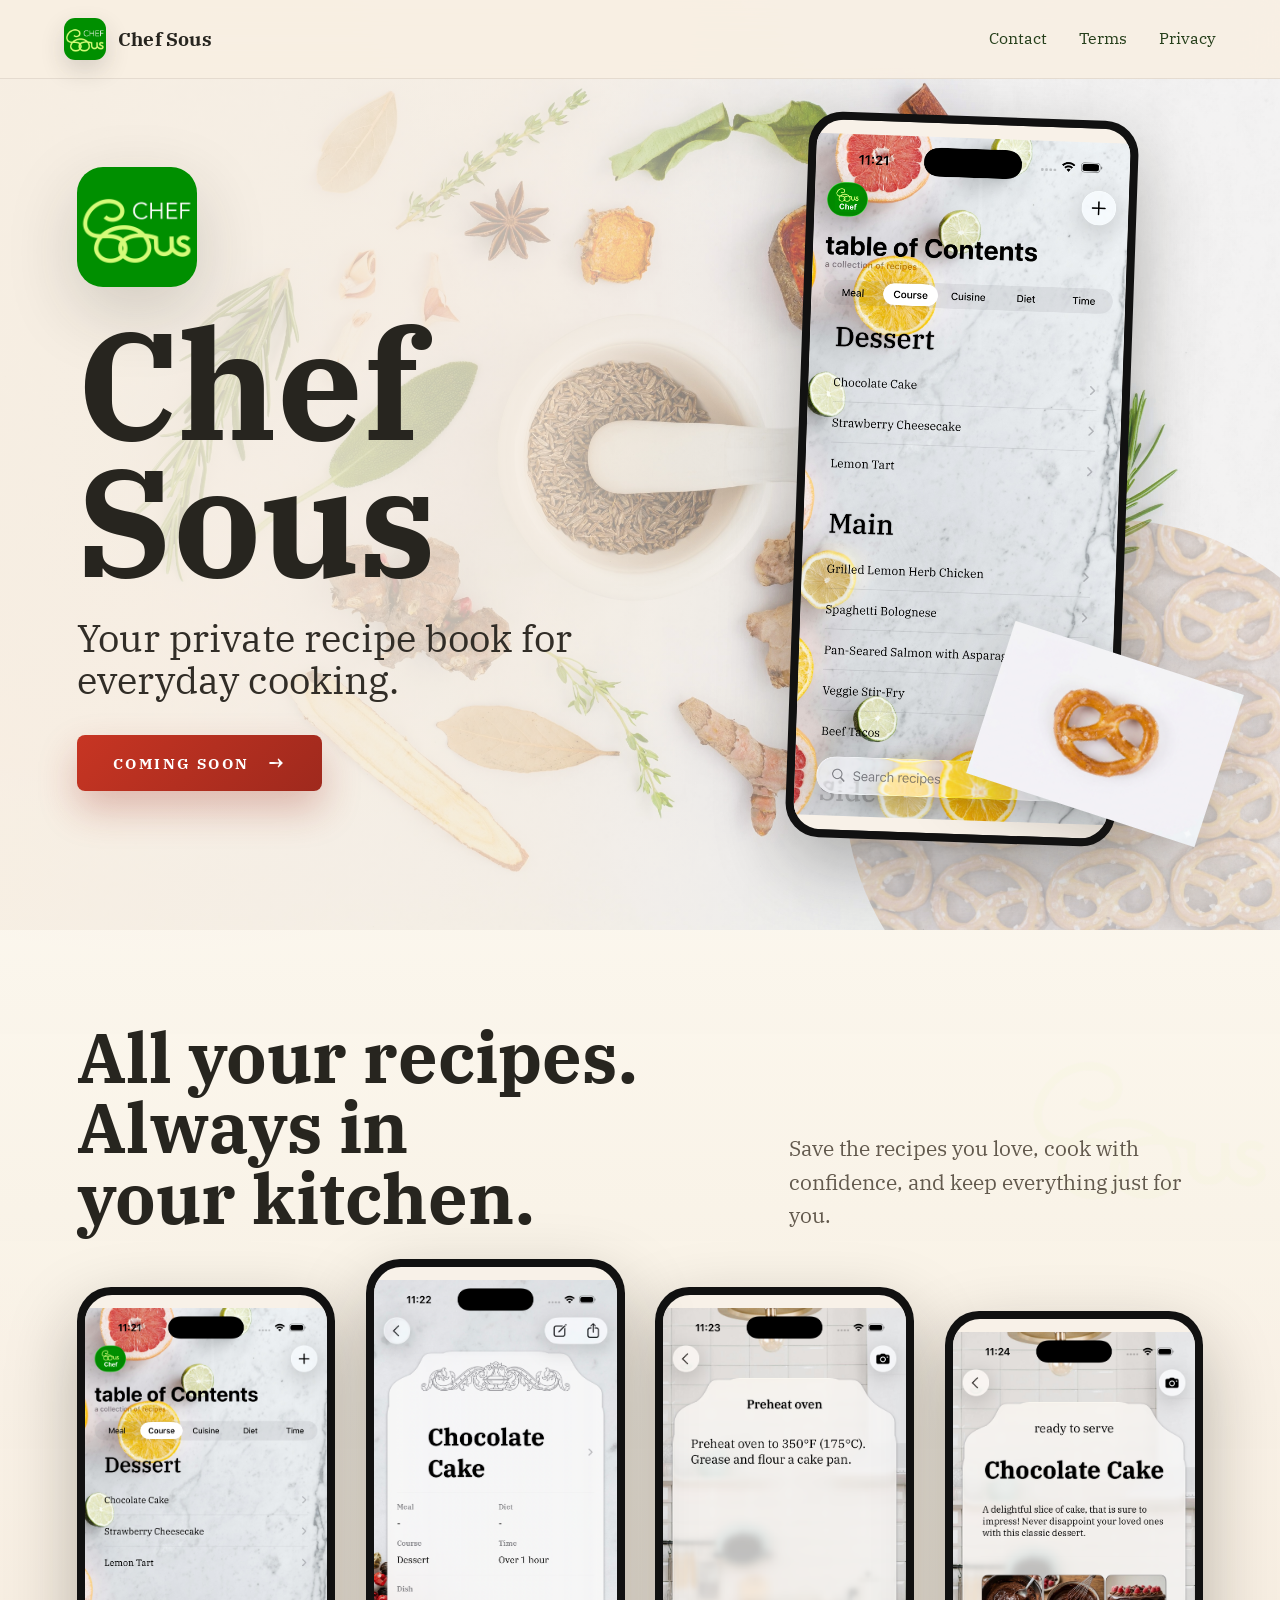
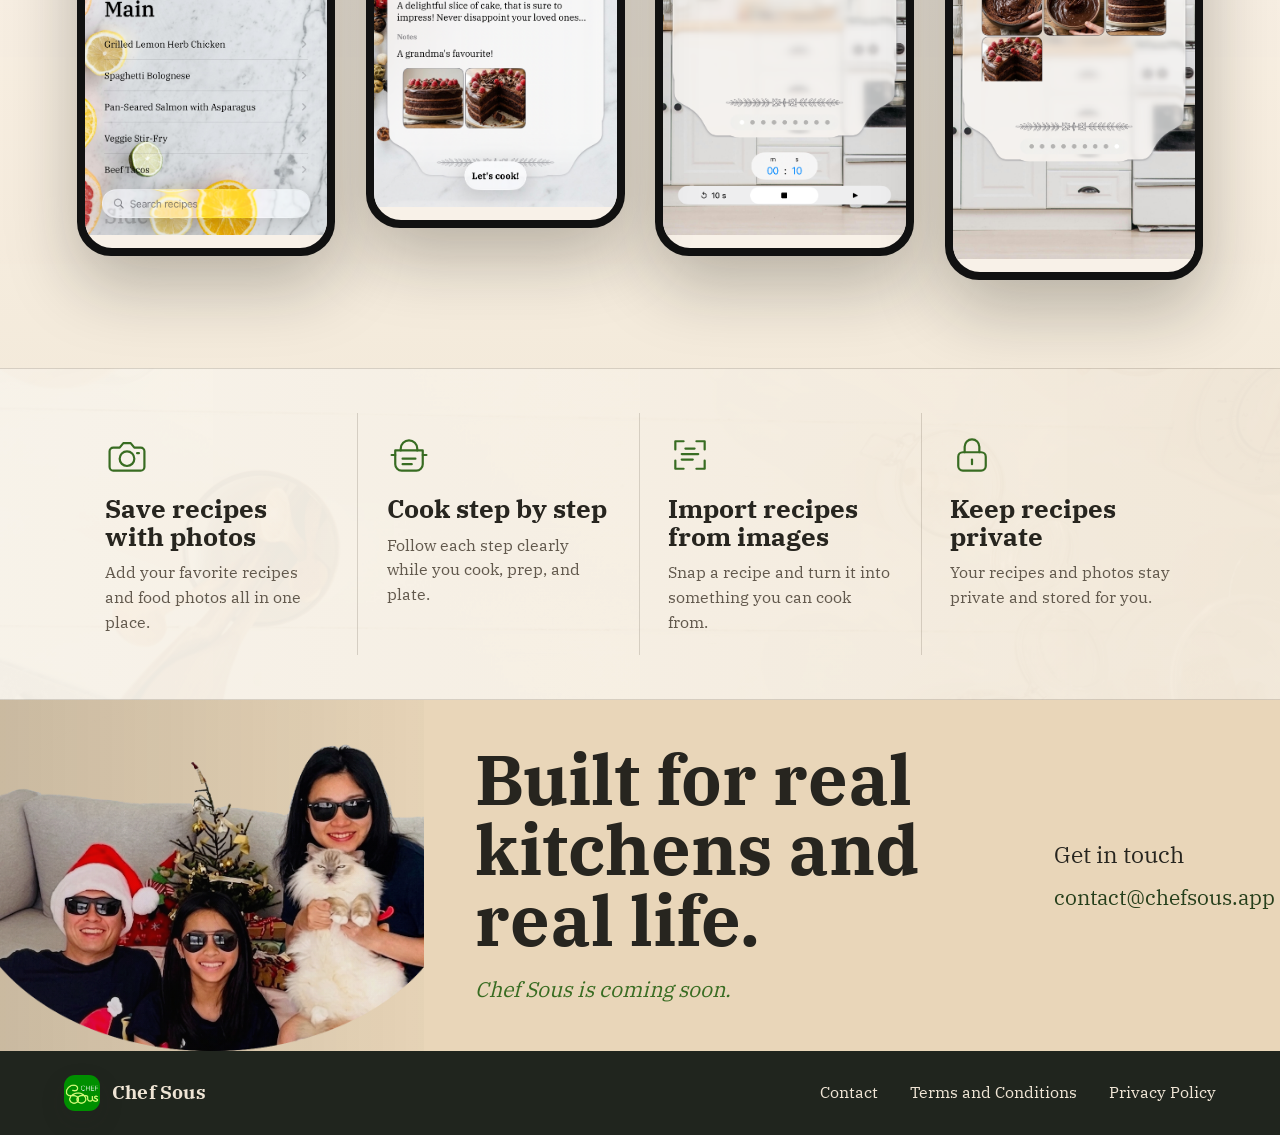
==== commit db196c07: "Replace feature placeholders with icons" ====
--- a/index.html
+++ b/index.html
@@ -65,22 +65,53 @@
 
     <section class="feature-band" aria-label="Chef Sous features">
       <article class="feature-item">
-        <span class="feature-icon" aria-hidden="true">□</span>
+        <span class="feature-icon" aria-hidden="true">
+          <svg viewBox="0 0 48 48" focusable="false">
+            <path d="M9 16h7l4-5h8l4 5h7a4 4 0 0 1 4 4v17a4 4 0 0 1-4 4H9a4 4 0 0 1-4-4V20a4 4 0 0 1 4-4Z"/>
+            <circle cx="24" cy="28" r="8"/>
+            <path d="M35 22h2"/>
+          </svg>
+        </span>
         <h3>Save recipes with photos</h3>
         <p>Add your favorite recipes and food photos all in one place.</p>
       </article>
       <article class="feature-item">
-        <span class="feature-icon pot-icon" aria-hidden="true">□</span>
+        <span class="feature-icon" aria-hidden="true">
+          <svg viewBox="0 0 48 48" focusable="false">
+            <path d="M9 19h30v15a7 7 0 0 1-7 7H16a7 7 0 0 1-7-7V19Z"/>
+            <path d="M15 19v-2a9 9 0 0 1 18 0v2"/>
+            <path d="M5 24h4"/>
+            <path d="M39 24h4"/>
+            <path d="M17 28h14"/>
+            <path d="M17 34h10"/>
+          </svg>
+        </span>
         <h3>Cook step by step</h3>
         <p>Follow each step clearly while you cook, prep, and plate.</p>
       </article>
       <article class="feature-item">
-        <span class="feature-icon scan-icon" aria-hidden="true">□</span>
+        <span class="feature-icon" aria-hidden="true">
+          <svg viewBox="0 0 48 48" focusable="false">
+            <path d="M8 18V9h9"/>
+            <path d="M31 9h9v9"/>
+            <path d="M40 30v9h-9"/>
+            <path d="M17 39H8v-9"/>
+            <path d="M15 23h18"/>
+            <path d="M15 29h12"/>
+            <path d="M19 17h10"/>
+          </svg>
+        </span>
         <h3>Import recipes from images</h3>
         <p>Snap a recipe and turn it into something you can cook from.</p>
       </article>
       <article class="feature-item">
-        <span class="feature-icon lock-icon" aria-hidden="true">□</span>
+        <span class="feature-icon" aria-hidden="true">
+          <svg viewBox="0 0 48 48" focusable="false">
+            <rect x="9" y="21" width="30" height="20" rx="5"/>
+            <path d="M16 21v-6a8 8 0 0 1 16 0v6"/>
+            <path d="M24 29v5"/>
+          </svg>
+        </span>
         <h3>Keep recipes private</h3>
         <p>Your recipes and photos stay private and stored for you.</p>
       </article>
--- a/style.css
+++ b/style.css
@@ -218,7 +218,7 @@
 
 .phone-frame {
   width: min(100%, 238px);
-  aspect-ratio: 0.462;
+  aspect-ratio: 9 / 19.8;
   padding: 8px;
   background: #111;
   border-radius: 34px;
@@ -229,12 +229,13 @@
 .phone-frame img {
   width: 100%;
   height: 100%;
-  object-fit: cover;
+  object-fit: contain;
+  background: #f8f1e8;
   border-radius: 27px;
 }
 
 .hero-phone {
-  width: min(56vw, 310px);
+  width: min(56vw, 330px);
   transform: rotate(2deg);
 }
 
@@ -328,74 +329,23 @@
 }
 
 .feature-icon {
-  position: relative;
-  display: block;
+  display: inline-flex;
+  align-items: center;
+  justify-content: center;
   width: 44px;
   height: 44px;
   margin-bottom: 18px;
-  color: transparent;
-}
-
-.feature-icon::before,
-.feature-icon::after {
-  content: "";
-  position: absolute;
-  border: 2px solid var(--green);
-}
-
-.feature-icon::before {
-  inset: 10px 4px 8px;
-  border-radius: 8px;
-}
-
-.feature-icon::after {
-  width: 18px;
-  height: 10px;
-  left: 13px;
-  top: 3px;
-  border-bottom: 0;
-  border-radius: 12px 12px 0 0;
-}
-
-.pot-icon::before {
-  inset: 14px 5px 9px;
-  border-radius: 50% 50% 44% 44%;
-}
-
-.pot-icon::after {
-  width: 28px;
-  height: 10px;
-  left: 8px;
-  top: 9px;
-  border-radius: 50%;
-}
-
-.scan-icon::before {
-  inset: 6px;
-  border-style: dashed;
-  border-radius: 4px;
-}
-
-.scan-icon::after {
-  width: 20px;
-  height: 18px;
-  left: 12px;
-  top: 13px;
-  border-radius: 2px;
-}
-
-.lock-icon::before {
-  inset: 18px 8px 7px;
-  border-radius: 5px;
-}
-
-.lock-icon::after {
-  width: 16px;
-  height: 16px;
-  left: 14px;
-  top: 7px;
-  border-bottom: 0;
-  border-radius: 12px 12px 0 0;
+  color: var(--green);
+}
+
+.feature-icon svg {
+  width: 100%;
+  height: 100%;
+  stroke: currentColor;
+  stroke-width: 2.4;
+  stroke-linecap: round;
+  stroke-linejoin: round;
+  fill: none;
 }
 
 .feature-item h3 {
@@ -514,15 +464,6 @@
   border-bottom: 1px solid rgba(47,42,36,0.16);
 }
 
-.terms-kicker {
-  margin-bottom: 8px;
-  color: #7a4d2f;
-  font-size: 0.95rem;
-  font-weight: 700;
-  text-transform: uppercase;
-  letter-spacing: 0.08em;
-}
-
 .terms-hero h1 {
   font-size: clamp(2.4rem, 7vw, 4.75rem);
   line-height: 1.04;
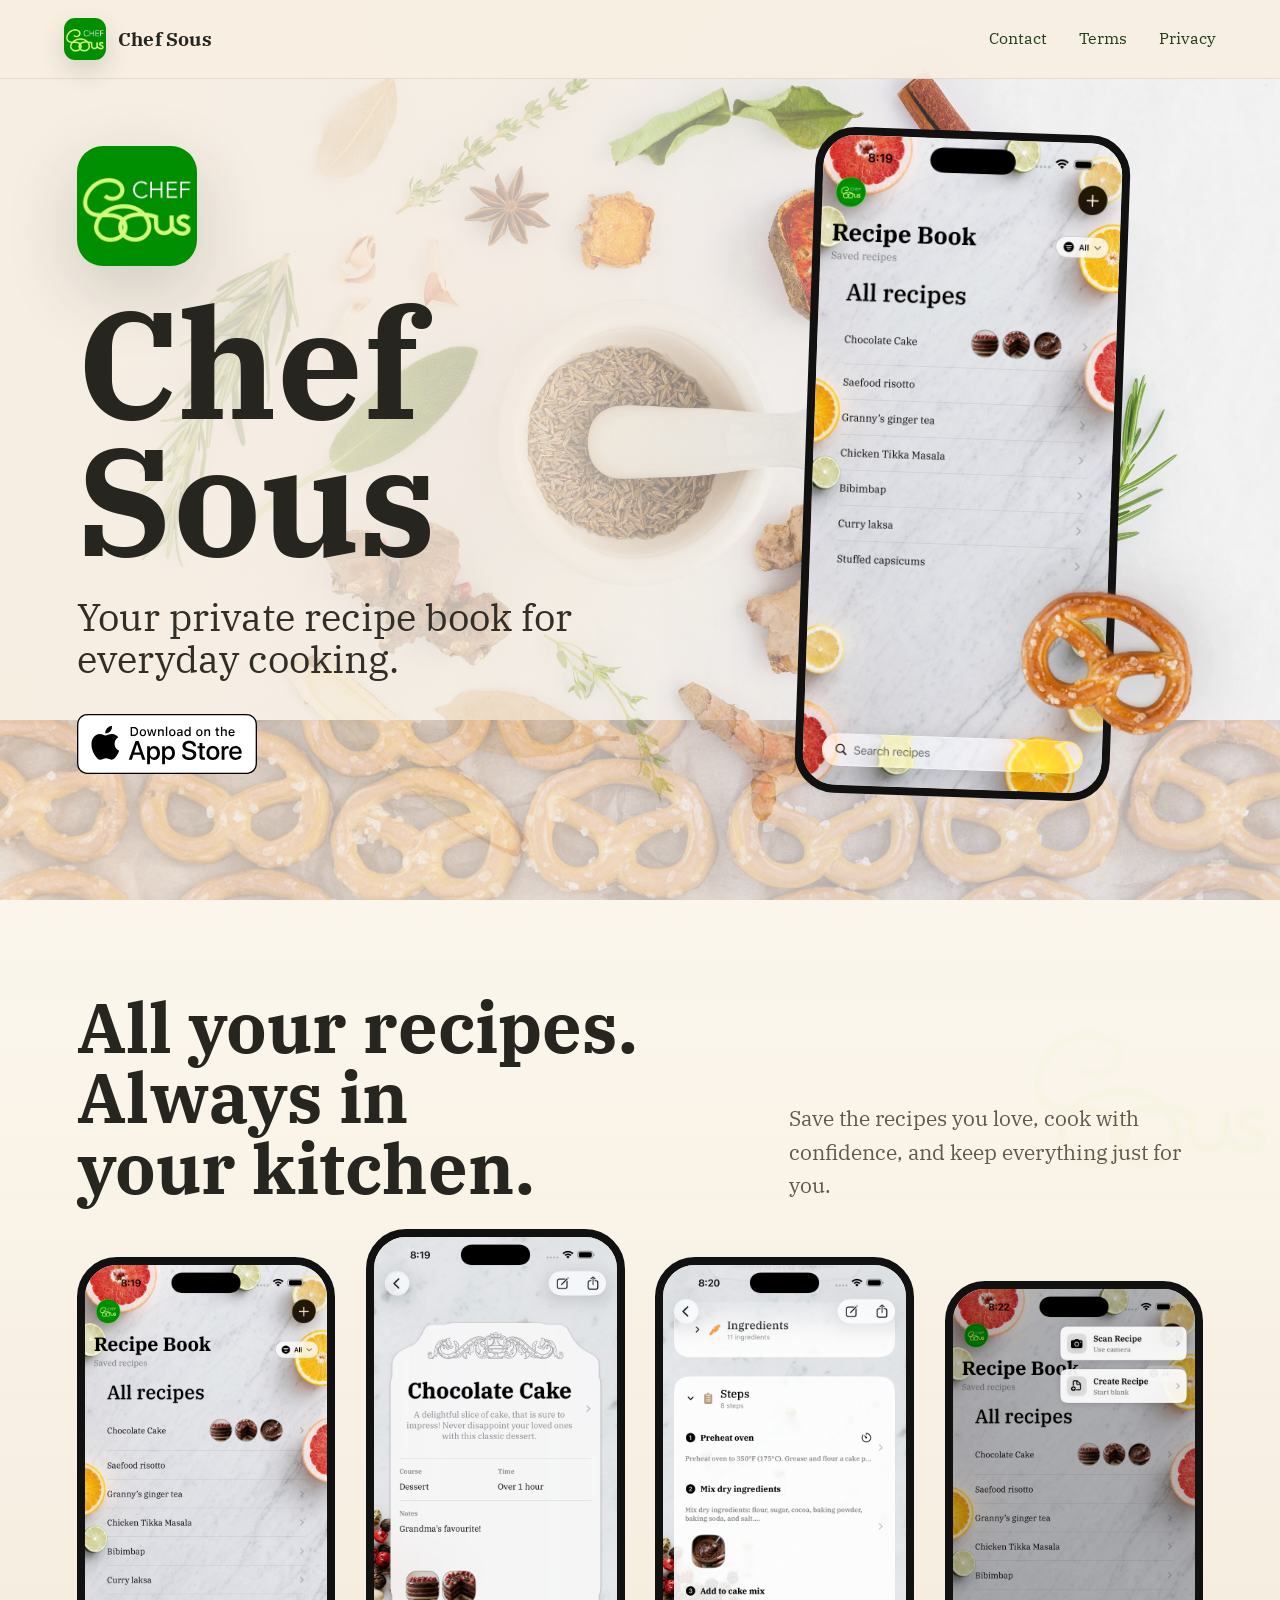
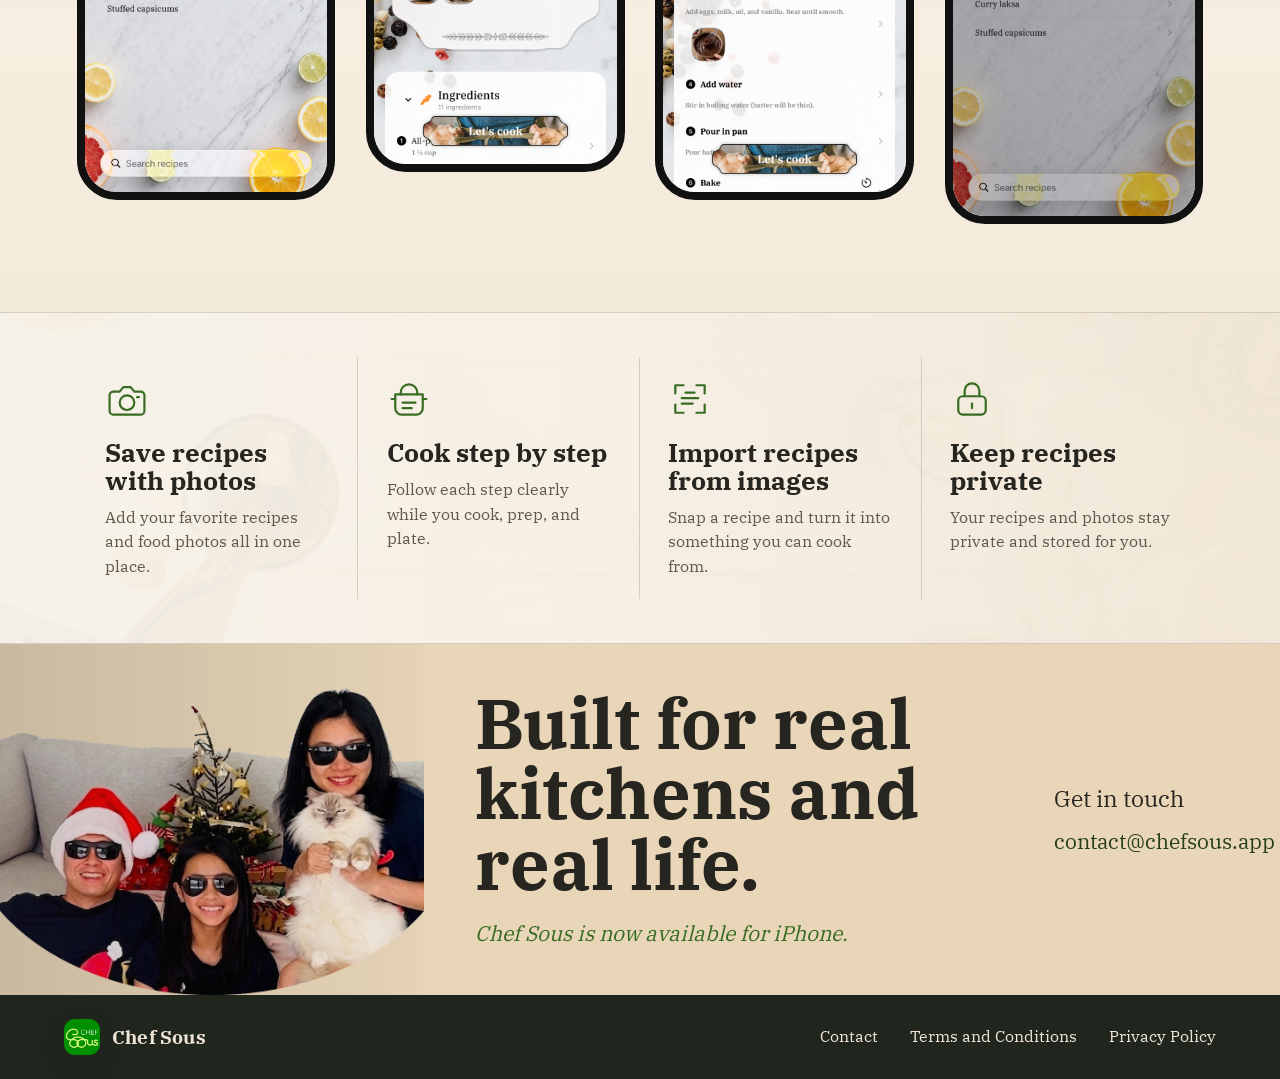
==== commit de460908: "Update homepage for App Store launch" ====
--- a/index.html
+++ b/index.html
@@ -28,12 +28,14 @@
         <img src="images/sc.png" alt="" class="hero-icon">
         <h1>Chef Sous</h1>
         <p>Your private recipe book for everyday cooking.</p>
-        <a href="mailto:contact@chefsous.app" class="primary-cta">Coming soon</a>
+        <a href="https://apps.apple.com/search?term=Chef%20Sous" class="app-store-badge" target="_blank" rel="noopener">
+          <img src="images/download.svg" alt="Download on the App Store">
+        </a>
       </div>
 
       <div class="hero-preview" aria-label="Chef Sous app preview">
         <div class="phone-frame hero-phone">
-          <img src="images/app-previews/preview1.png" alt="Chef Sous recipe book preview">
+          <img src="images/app-previews/Simulator Screenshot - iPhone 17 Pro Max - 2026-06-21 at 08.19.28.png" alt="Chef Sous recipe book preview">
         </div>
         <div class="hero-ingredients" aria-hidden="true">
           <img src="images/pretzel.png" alt="">
@@ -49,16 +51,16 @@
 
       <div class="preview-rail">
         <div class="phone-frame">
-          <img src="images/app-previews/preview1.png" alt="Saved recipes in Chef Sous">
+          <img src="images/app-previews/Simulator Screenshot - iPhone 17 Pro Max - 2026-06-21 at 08.19.28.png" alt="Saved recipes in Chef Sous">
         </div>
         <div class="phone-frame raised-phone">
-          <img src="images/app-previews/preview2.png" alt="Recipe detail in Chef Sous">
+          <img src="images/app-previews/Simulator Screenshot - iPhone 17 Pro Max - 2026-06-21 at 08.19.38.png" alt="Recipe detail in Chef Sous">
         </div>
         <div class="phone-frame">
-          <img src="images/app-previews/preview3.png" alt="Cooking steps in Chef Sous">
+          <img src="images/app-previews/Simulator Screenshot - iPhone 17 Pro Max - 2026-06-21 at 08.20.36.png" alt="Cooking steps in Chef Sous">
         </div>
         <div class="phone-frame lowered-phone">
-          <img src="images/app-previews/preview4.png" alt="Recipe import in Chef Sous">
+          <img src="images/app-previews/Simulator Screenshot - iPhone 17 Pro Max - 2026-06-21 at 08.22.11.png" alt="Recipe import in Chef Sous">
         </div>
       </div>
     </section>
@@ -121,7 +123,7 @@
       <div class="family-photo" aria-hidden="true"></div>
       <div class="closing-copy">
         <h2>Built for real kitchens and real life.</h2>
-        <p>Chef Sous is coming soon.</p>
+        <p>Chef Sous is now available for iPhone.</p>
       </div>
       <div class="closing-contact">
         <p>Get in touch</p>
--- a/style.css
+++ b/style.css
@@ -147,13 +147,12 @@
 .hero-section::after {
   content: "";
   position: absolute;
-  inset: auto -8vw -10vw auto;
-  width: min(42vw, 560px);
-  aspect-ratio: 1;
-  background: url('images/pretzels.jpg') center / cover;
-  border-radius: 50%;
-  opacity: 0.22;
-  filter: saturate(0.9);
+  inset: auto 0 0;
+  height: clamp(180px, 24vw, 25px);
+  background:
+    linear-gradient(180deg, rgba(248, 239, 226, 0) 0%, rgba(248, 239, 226, 0.08) 100%),
+    url('images/pretzels.jpg') center / cover;
+  opacity: 0.28;
 }
 
 .hero-copy,
@@ -187,28 +186,16 @@
   line-height: 1.12;
 }
 
-.primary-cta {
+.app-store-badge {
   display: inline-flex;
-  align-items: center;
-  justify-content: center;
-  min-height: 56px;
-  padding: 0 36px;
-  color: white;
-  background: linear-gradient(135deg, var(--tomato), var(--tomato-dark));
-  border-radius: 8px;
-  box-shadow: 0 18px 38px rgba(159, 41, 29, 0.28);
-  text-decoration: none;
-  text-transform: uppercase;
-  letter-spacing: 0.16em;
-  font-size: 0.96rem;
-  font-weight: 700;
-}
-
-.primary-cta::after {
-  content: "→";
-  margin-left: 18px;
-  font-size: 1.2rem;
-  line-height: 1;
+  width: 180px;
+  min-height: 60px;
+  align-items: center;
+}
+
+.app-store-badge img {
+  width: 100%;
+  height: auto;
 }
 
 .hero-preview {
@@ -216,35 +203,26 @@
   place-items: center;
 }
 
-.phone-frame {
-  width: min(100%, 238px);
-  aspect-ratio: 9 / 19.8;
-  padding: 8px;
-  background: #111;
-  border-radius: 34px;
-  box-shadow: 0 28px 70px rgba(23, 20, 16, 0.28);
-  overflow: hidden;
-}
-
 .phone-frame img {
   width: 100%;
   height: 100%;
-  object-fit: contain;
+  object-fit: cover;
   background: #f8f1e8;
-  border-radius: 27px;
+  border-radius: 40px;
+  border: 8px solid #111;
 }
 
 .hero-phone {
-  width: min(56vw, 330px);
+  width: min(52vw, 315px);
   transform: rotate(2deg);
 }
 
 .hero-ingredients {
   position: absolute;
-  right: -22px;
+  right: -80px;
   bottom: 28px;
-  width: min(32vw, 240px);
-  transform: rotate(18deg);
+  width: min(32vw, 340px);
+  transform: rotate(200deg);
   filter: drop-shadow(0 18px 30px rgba(39, 37, 31, 0.22));
 }
 
@@ -582,8 +560,9 @@
     max-width: 20ch;
   }
 
-  .primary-cta {
+  .app-store-badge {
     width: 100%;
+    max-width: 220px;
   }
 
   .hero-phone {
@@ -620,25 +599,11 @@
     transform: none;
   }
 
-  .phone-frame {
-    border-radius: 24px;
-    padding: 6px;
-  }
-
-  .phone-frame img {
-    border-radius: 19px;
-  }
-
   .feature-band {
     grid-template-columns: 1fr;
     padding: 24px 20px;
   }
 
-  .feature-item,
-  .feature-item:nth-child(2) {
-    border-right: 0;
-    border-bottom: 1px solid var(--line);
-  }
 
   .feature-item:last-child {
     border-bottom: 0;
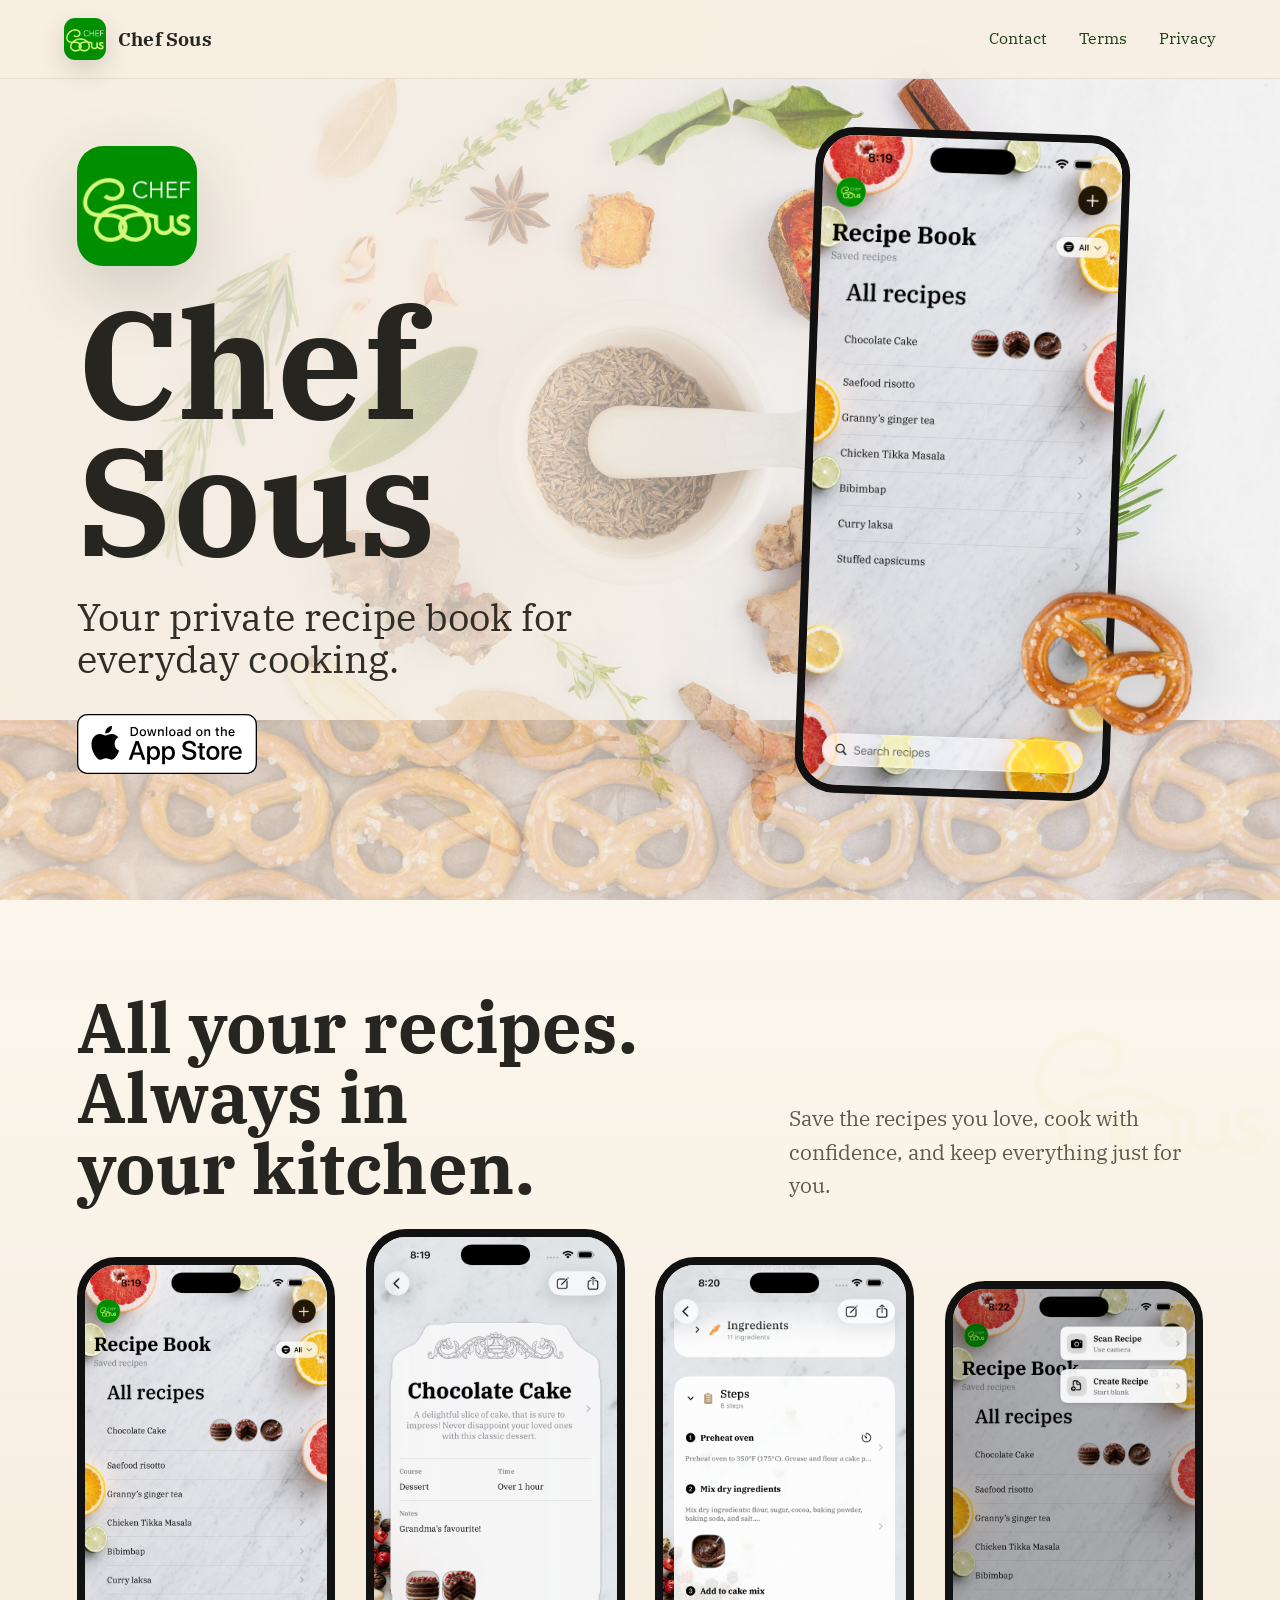
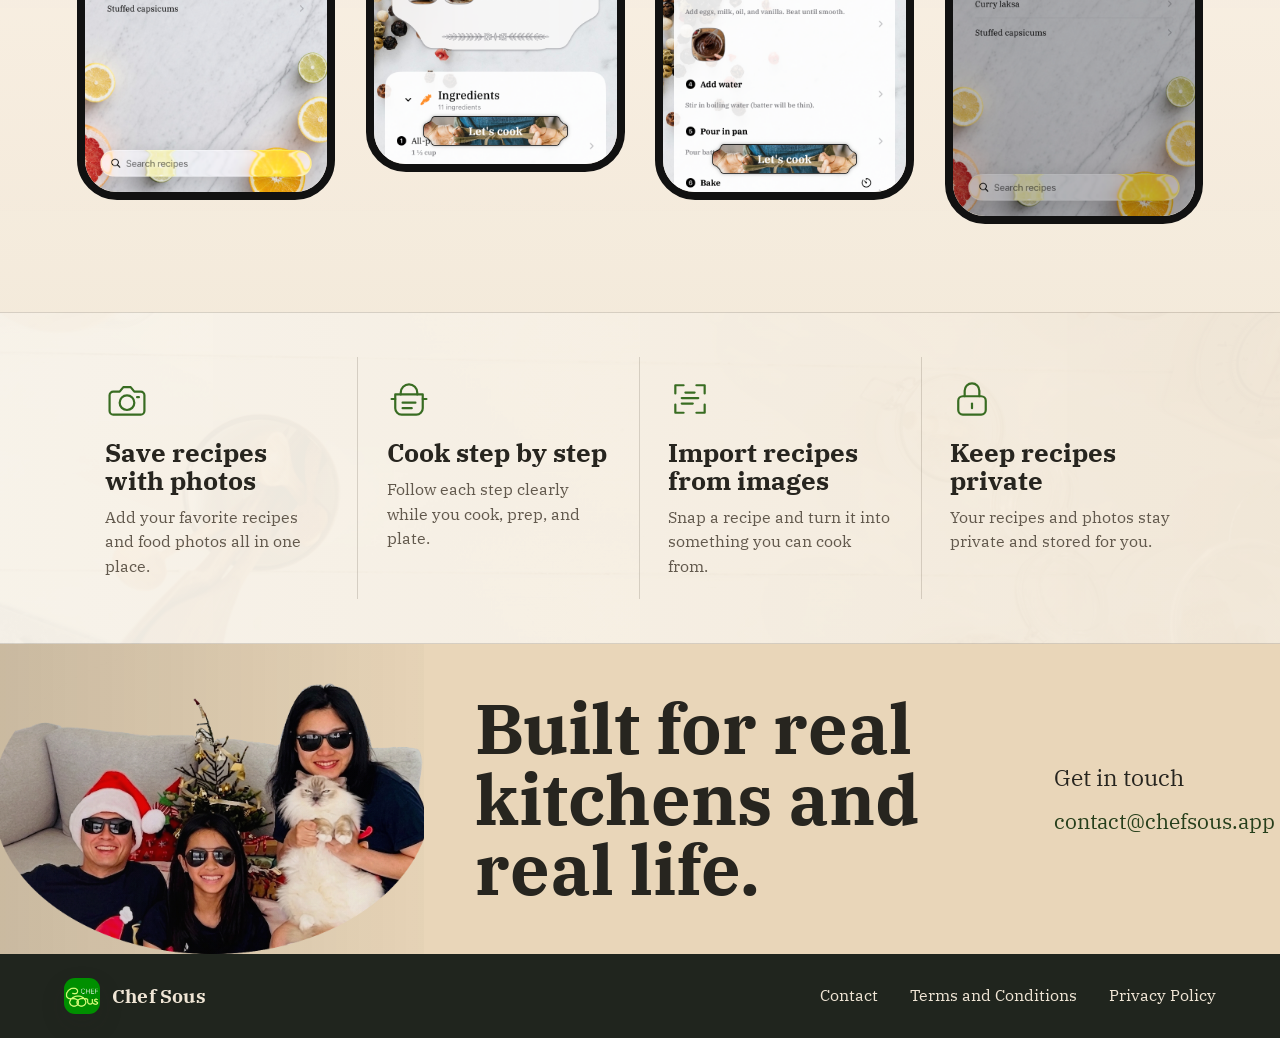
==== commit f860c10b: "Remove redundant closing copy" ====
--- a/index.html
+++ b/index.html
@@ -28,7 +28,7 @@
         <img src="images/sc.png" alt="" class="hero-icon">
         <h1>Chef Sous</h1>
         <p>Your private recipe book for everyday cooking.</p>
-        <a href="https://apps.apple.com/search?term=Chef%20Sous" class="app-store-badge" target="_blank" rel="noopener">
+        <a href="https://apps.apple.com/au/app/chef-sous/id6771656753" class="app-store-badge" target="_blank" rel="noopener">
           <img src="images/download.svg" alt="Download on the App Store">
         </a>
       </div>
@@ -123,7 +123,6 @@
       <div class="family-photo" aria-hidden="true"></div>
       <div class="closing-copy">
         <h2>Built for real kitchens and real life.</h2>
-        <p>Chef Sous is now available for iPhone.</p>
       </div>
       <div class="closing-contact">
         <p>Get in touch</p>
